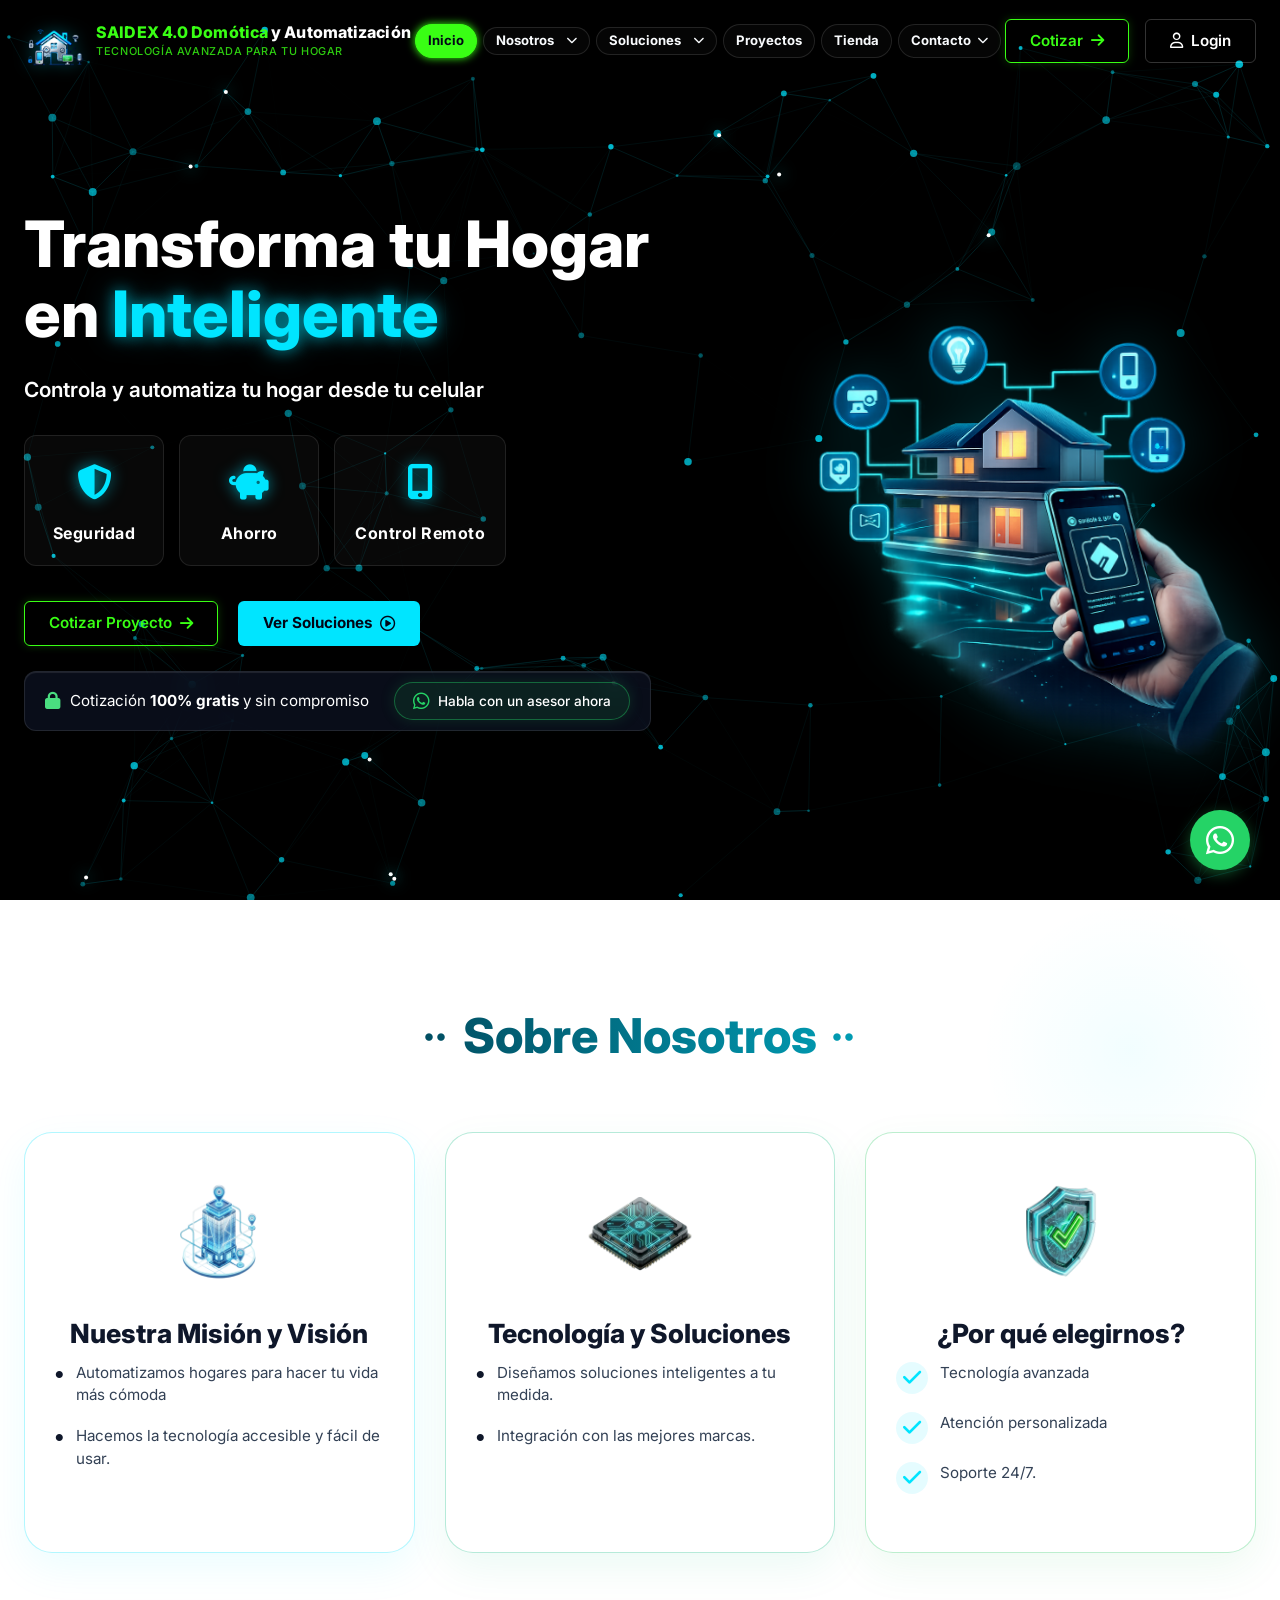
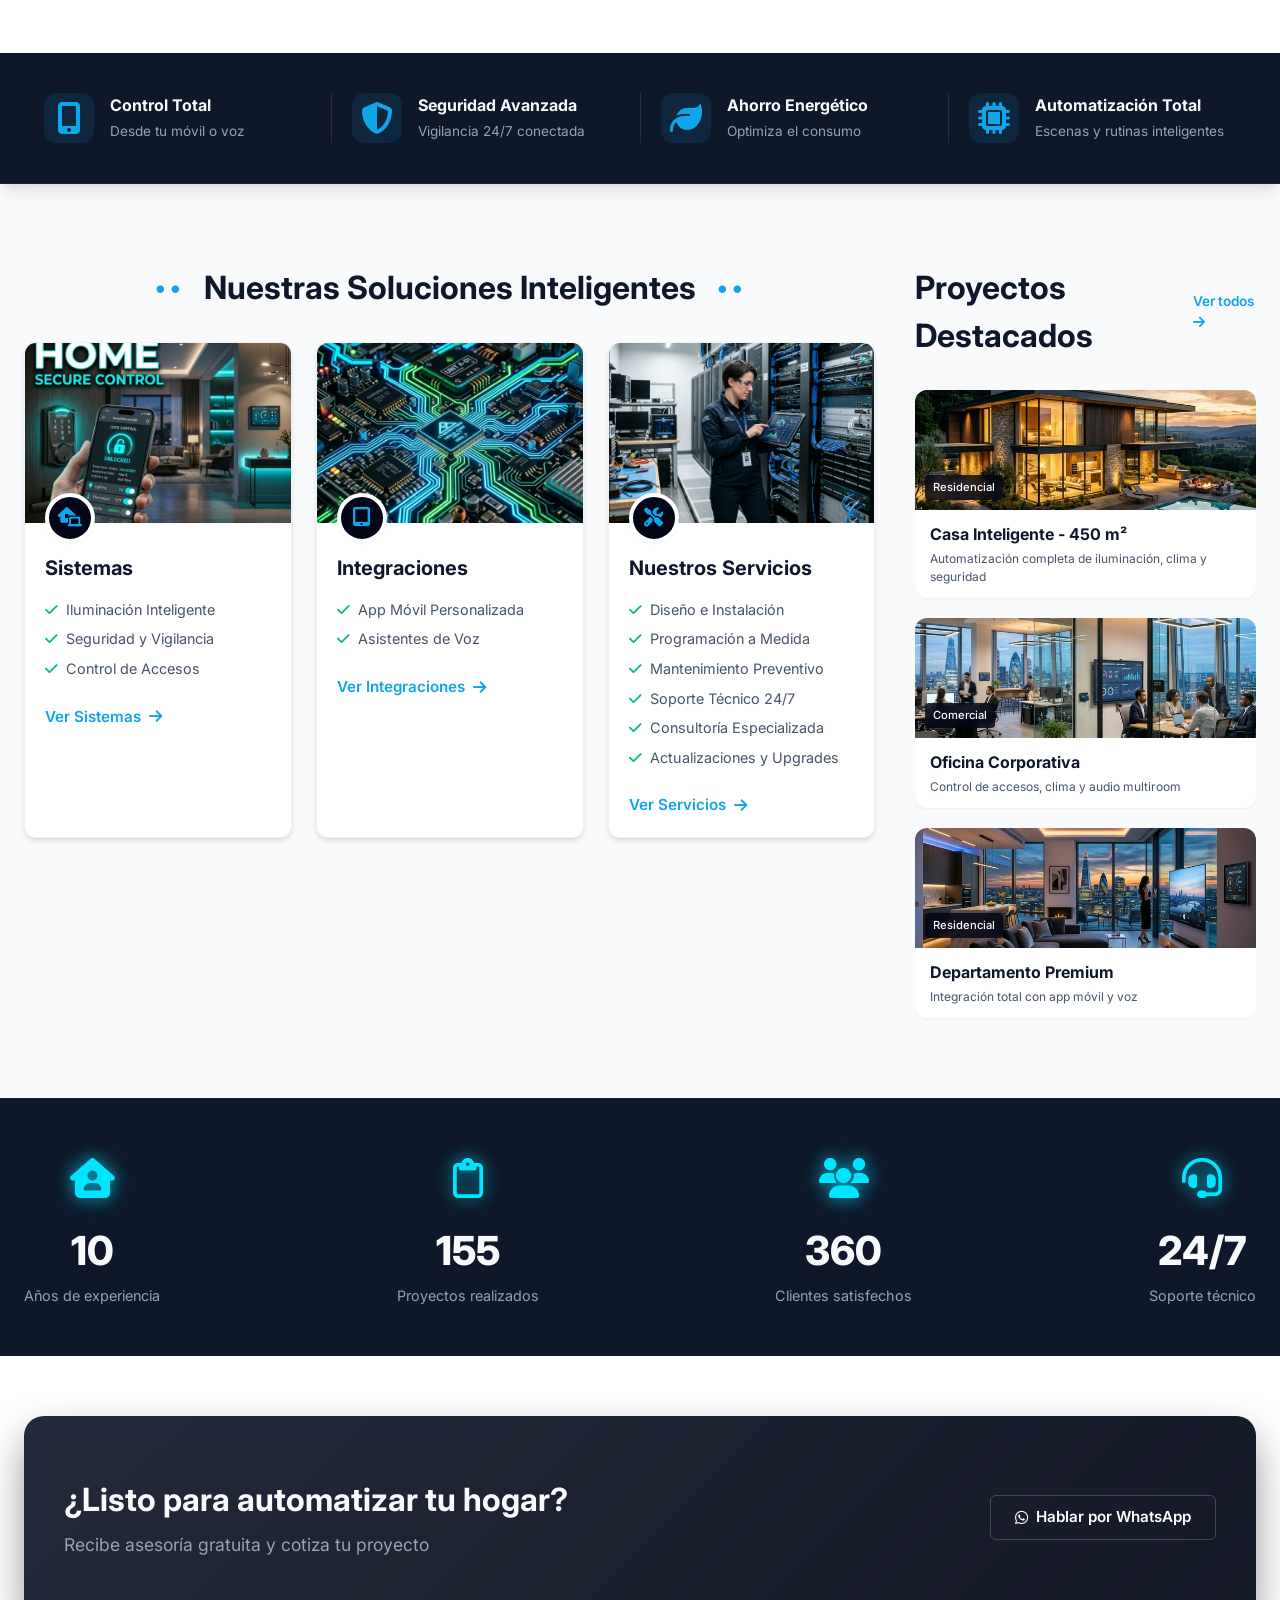
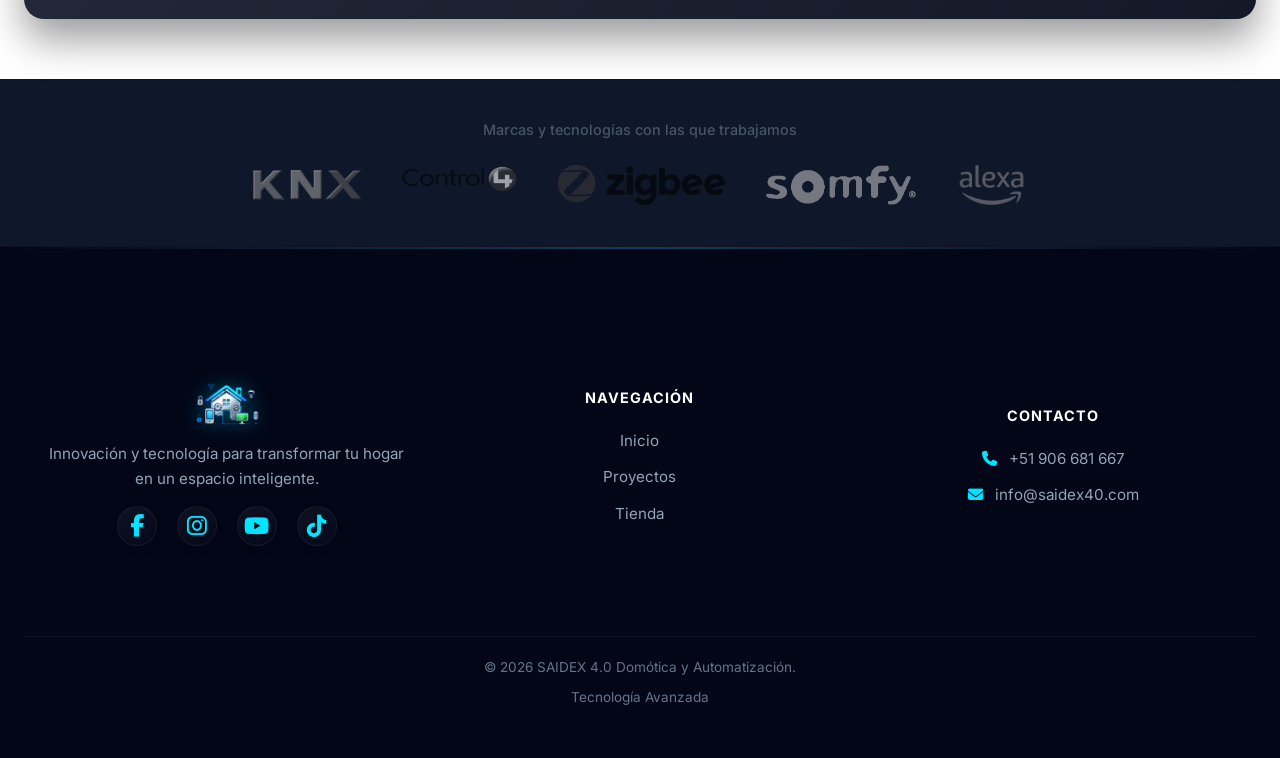
==== index.html @ 668a84cd "Stabilize mobile UI, consolidate navigation, and fix layout overlaps" ====
<!DOCTYPE html>
<html lang="es">

<head>
    <meta charset="UTF-8">
    <meta name="viewport" content="width=device-width, initial-scale=1.0">
    <title>SAIDEX 4.0 Domótica y Automatización</title>
    <!-- Google Fonts -->
    <link rel="preconnect" href="https://fonts.googleapis.com">
    <link rel="preconnect" href="https://fonts.gstatic.com" crossorigin>
    <link href="https://fonts.googleapis.com/css2?family=Inter:wght@300;400;500;600;700;800&display=swap"
        rel="stylesheet">
    <!-- Font Awesome for Icons -->
    <link rel="stylesheet" href="https://cdnjs.cloudflare.com/ajax/libs/font-awesome/6.4.0/css/all.min.css">
    <!-- Custom CSS -->
    <link rel="stylesheet" href="css/style.css">
    <!-- Favicon -->
    <link rel="icon" type="image/png" href="assets/logo.png">
</head>

<body>

    <!-- Header Navigation -->
    <header class="navbar">
        <div class="container nav-container">
            <a href="index.html" class="logo">
                <img src="assets/logo.png" alt="SAIDEX 4.0" class="logo-img">
                <div class="logo-text">
                    <span class="company-name"><span class="brand-highlight">SAIDEX 4.0 Domótica</span> y
                        Automatización</span>
                    <span class="company-tagline">Tecnología avanzada para tu hogar</span>
                </div>
            </a>

            <nav class="nav-links">
                <a href="#inicio" class="nav-item active">Inicio</a>

                <!-- Dropdown Nosotros -->
                <div class="nav-item has-dropdown">
                    <a href="#nosotros">Nosotros <i class="fa-solid fa-chevron-down dropdown-icon"></i></a>
                    <div class="dropdown-menu mega-menu">
                        <div class="mega-menu-content">
                            <div class="mega-col">
                                <h3>Sobre Nosotros</h3>
                                <ul>
                                    <li><a href="#nosotros">Historia de SAIDEX 4.0</a></li>
                                    <li><a href="#nosotros">Propuesta de Valor</a></li>
                                </ul>
                            </div>
                            <div class="mega-col">
                                <h3>¿Por qué Elegirnos?</h3>
                                <ul>
                                    <li><a href="#nosotros">Nuestra Experiencia</a></li>
                                    <li><a href="#nosotros">Nuestra Diferencia</a></li>
                                </ul>
                            </div>
                        </div>
                    </div>
                </div>

                <!-- Dropdown Soluciones -->
                <div class="nav-item has-dropdown">
                    <a href="#soluciones">Soluciones <i class="fa-solid fa-chevron-down dropdown-icon"></i></a>
                    <div class="dropdown-menu mega-menu">
                        <div class="mega-menu-content">
                            <div class="mega-col">
                                <h3>Sistemas</h3>
                                <ul>
                                    <li><a href="#soluciones">Iluminación Inteligente</a></li>
                                    <li><a href="#soluciones">Climatización (HVAC)</a></li>
                                    <li><a href="#soluciones">Seguridad y Vigilancia</a></li>
                                    <li><a href="#soluciones">Control de Accesos</a></li>
                                    <li><a href="#soluciones">Audio & Video Multiroom</a></li>
                                    <li><a href="#soluciones">Persianas & Cortinas</a></li>
                                </ul>
                            </div>
                            <div class="mega-col">
                                <h3>Integraciones</h3>
                                <ul>
                                    <li><a href="#soluciones">Integración Total</a></li>
                                    <li><a href="#soluciones">App Móvil / Voz (IA)</a></li>
                                    <li><a href="#soluciones">Asistentes de Voz</a></li>
                                    <li><a href="#soluciones">Protocolos (KNX, Zigbee)</a></li>
                                    <li><a href="#soluciones">IoT & Escenas</a></li>
                                </ul>
                            </div>
                            <div class="mega-col">
                                <h3>Nuestros Servicios</h3>
                                <ul>
                                    <li><a href="#soluciones">Diseño e Instalación</a></li>
                                    <li><a href="#soluciones">Programación a Medida</a></li>
                                    <li><a href="#soluciones">Mantenimiento</a></li>
                                    <li><a href="#soluciones">Soporte Técnico</a></li>
                                    <li><a href="#soluciones">Consultoría</a></li>
                                </ul>
                            </div>
                        </div>
                    </div>
                </div>

                <a href="#proyectos" class="nav-item">Proyectos</a>
                <a href="tienda.html" class="nav-item">Tienda</a>
                <a href="#contacto" class="nav-item">Contacto <i class="fa-solid fa-chevron-down dropdown-icon"></i></a>

                <!-- Mobile only actions -->
                <div class="nav-actions-mobile">
                    <a href="#cotizar" class="btn btn-primary">Cotizar <i class="fa-solid fa-arrow-right"></i></a>
                    <a href="#login" class="btn btn-outline"><i class="fa-regular fa-user"></i> Login</a>
                </div>
            </nav>

            <div class="nav-actions">
                <a href="#cotizar" class="btn btn-primary">Cotizar <i class="fa-solid fa-arrow-right"></i></a>
                <a href="#login" class="btn btn-outline"><i class="fa-regular fa-user"></i> Login</a>
            </div>

            <div class="menu-toggle" id="mobile-menu-btn">
                <i class="fa-solid fa-bars"></i>
            </div>
        </div>
    </header>

    <main>
        <!-- Hero Section -->
        <section class="hero" id="inicio">
            <!-- Particles Canvas -->
            <canvas id="particles" class="particle-canvas"
                style="position: absolute; top: 0; left: 0; width: 100%; height: 100%; pointer-events: none; z-index: 1;"></canvas>

            <div class="container hero-container">
                <div class="hero-content">
                    <h1 class="hero-title animate-bounce-in delay-1">Transforma tu Hogar <br>en <span
                            class="text-neon-blue">Inteligente</span></h1>
                    <h2 class="hero-subtitle animate-bounce-in delay-2" style="font-size: 1.3rem; margin-bottom: 30px;">Controla y automatiza tu hogar desde tu celular</h2>
                    
                    <div class="hero-features-grid animate-bounce-in delay-3">
                        <div class="hero-feature-card">
                            <div class="feature-icon-wrapper"><i class="fa-solid fa-shield-halved"></i></div>
                            <span>Seguridad</span>
                        </div>
                        <div class="hero-feature-card">
                            <div class="feature-icon-wrapper"><i class="fa-solid fa-piggy-bank"></i></div>
                            <span>Ahorro</span>
                        </div>
                        <div class="hero-feature-card">
                            <div class="feature-icon-wrapper"><i class="fa-solid fa-mobile-screen-button"></i></div>
                            <span>Control Remoto</span>
                        </div>
                    </div>

                    <div class="hero-actions animate-bounce-in delay-4">
                        <a href="#cotizar" class="btn btn-primary btn-large">Cotizar Proyecto <i
                                class="fa-solid fa-arrow-right"></i></a>
                        <a href="#soluciones" class="btn btn-cyan btn-large">Ver Soluciones <i
                                class="fa-regular fa-circle-play"></i></a>
                    </div>

                    <div class="hero-trust-bar animate-bounce-in delay-4">
                        <div class="trust-item">
                            <i class="fa-solid fa-lock"></i>
                            <span>Cotización <b>100% gratis</b> y sin compromiso</span>
                        </div>
                        <a href="https://wa.me/51906681667" class="trust-whatsapp-btn" target="_blank">
                            <i class="fa-brands fa-whatsapp"></i>
                            <span>Habla con un asesor ahora</span>
                        </a>
                    </div>
                </div>

                <div class="hero-image animate-bounce-in delay-2">
                    <img src="assets/hero-composite.png" alt="Domotica Inteligente SAIDEX" class="hero-main-img">
                </div>
            </div>
        </section>

        <section class="about-section" id="nosotros">
            <div class="container relative-z">
                <div class="section-header-modern">
                    <h2 class="section-title-modern">
                        <span class="dots-decorator">••</span>
                        Sobre Nosotros
                        <span class="dots-decorator">••</span>
                    </h2>
                </div>

                <div class="about-modern-grid">
                    <!-- Card 1: Misión y Visión -->
                    <div class="about-modern-card card-glow-blue">
                        <img src="assets/about-mission.png" alt="Misión" class="about-card-icon">
                        <h3 class="about-card-title">Nuestra Misión y Visión</h3>
                        <ul class="about-card-list bullets">
                            <li>Automatizamos hogares para hacer tu vida más cómoda</li>
                            <li>Hacemos la tecnología accesible y fácil de usar.</li>
                        </ul>
                    </div>

                    <!-- Card 2: Tecnología -->
                    <div class="about-modern-card card-glow-cyan">
                        <img src="assets/about-tech.png" alt="Tecnología" class="about-card-icon">
                        <h3 class="about-card-title">Tecnología y Soluciones</h3>
                        <ul class="about-card-list bullets">
                            <li>Diseñamos soluciones inteligentes a tu medida.</li>
                            <li>Integración con las mejores marcas.</li>
                        </ul>
                    </div>

                    <!-- Card 3: Por qué SAIDEX 4.0 -->
                    <div class="about-modern-card card-glow-green">
                        <img src="assets/about-choice.png" alt="Confianza" class="about-card-icon">
                        <h3 class="about-card-title">¿Por qué elegirnos?</h3>
                        <ul class="about-card-list checks">
                            <li><i class="fa-solid fa-check"></i> Tecnología avanzada</li>
                            <li><i class="fa-solid fa-check"></i> Atención personalizada</li>
                            <li><i class="fa-solid fa-check"></i> Soporte 24/7.</li>
                        </ul>
                    </div>
                </div>
            </div>
        </section>

        <!-- Features Strip -->
        <section class="features-strip">
            <div class="container features-container">
                <div class="feature-item">
                    <div class="feature-icon"><i class="fa-solid fa-mobile-screen-button"></i></div>
                    <div class="feature-text">
                        <h4>Control Total</h4>
                        <p>Desde tu móvil o voz</p>
                    </div>
                </div>
                <div class="feature-item">
                    <div class="feature-icon"><i class="fa-solid fa-shield-halved"></i></div>
                    <div class="feature-text">
                        <h4>Seguridad Avanzada</h4>
                        <p>Vigilancia 24/7 conectada</p>
                    </div>
                </div>
                <div class="feature-item">
                    <div class="feature-icon"><i class="fa-solid fa-leaf"></i></div>
                    <div class="feature-text">
                        <h4>Ahorro Energético</h4>
                        <p>Optimiza el consumo</p>
                    </div>
                </div>
                <div class="feature-item">
                    <div class="feature-icon"><i class="fa-solid fa-microchip"></i></div>
                    <div class="feature-text">
                        <h4>Automatización Total</h4>
                        <p>Escenas y rutinas inteligentes</p>
                    </div>
                </div>
            </div>
        </section>
        <!-- Solutions and Projects Section -->
        <section class="solutions-projects-section bg-light" id="soluciones">
            <div class="container main-grid">

                <!-- Left Column: Solutions -->
                <div class="solutions-column">
                    <div class="section-header center-title">
                        <span class="dots-decorator">••</span>
                        <h2 class="section-title dark-text">Nuestras Soluciones Inteligentes</h2>
                        <span class="dots-decorator">••</span>
                    </div>

                    <div class="solutions-grid">
                        <!-- Card 1 -->
                        <div class="solution-card">
                            <div class="card-image">
                                <div class="img-placeholder bg-blue-img"></div>
                                <div class="card-icon"><i class="fa-solid fa-house-laptop"></i></div>
                            </div>
                            <div class="card-content">
                                <h3>Sistemas</h3>
                                <ul>
                                    <li><i class="fa-solid fa-check text-green"></i> Iluminación Inteligente</li>
                                    <li><i class="fa-solid fa-check text-green"></i> Seguridad y Vigilancia</li>
                                    <li><i class="fa-solid fa-check text-green"></i> Control de Accesos</li>
                                </ul>
                                <a href="sistemas.html" class="btn-text">Ver Sistemas <i
                                        class="fa-solid fa-arrow-right"></i></a>
                            </div>
                        </div>

                        <!-- Card 2 -->
                        <div class="solution-card">
                            <div class="card-image">
                                <div class="img-placeholder bg-blue-img2"></div>
                                <div class="card-icon"><i class="fa-solid fa-tablet-screen-button"></i></div>
                            </div>
                            <div class="card-content">
                                <h3>Integraciones</h3>
                                <ul>
                                    <li><i class="fa-solid fa-check text-green"></i> App Móvil Personalizada</li>
                                    <li><i class="fa-solid fa-check text-green"></i> Asistentes de Voz</li>
                                </ul>
                                <a href="integraciones.html" class="btn-text">Ver Integraciones <i
                                        class="fa-solid fa-arrow-right"></i></a>
                            </div>
                        </div>

                        <!-- Card 3 -->
                        <div class="solution-card">
                            <div class="card-image">
                                <div class="img-placeholder bg-blue-img3"></div>
                                <div class="card-icon"><i class="fa-solid fa-screwdriver-wrench"></i></div>
                            </div>
                            <div class="card-content">
                                <h3>Nuestros Servicios</h3>
                                <ul>
                                    <li><i class="fa-solid fa-check text-green"></i> Diseño e Instalación</li>
                                    <li><i class="fa-solid fa-check text-green"></i> Programación a Medida</li>
                                    <li><i class="fa-solid fa-check text-green"></i> Mantenimiento Preventivo</li>
                                    <li><i class="fa-solid fa-check text-green"></i> Soporte Técnico 24/7</li>
                                    <li><i class="fa-solid fa-check text-green"></i> Consultoría Especializada</li>
                                    <li><i class="fa-solid fa-check text-green"></i> Actualizaciones y Upgrades</li>
                                </ul>
                                <a href="servicios.html" class="btn-text">Ver Servicios <i
                                        class="fa-solid fa-arrow-right"></i></a>
                            </div>
                        </div>
                    </div>
                </div>

                <!-- Right Column: Projects -->
                <div class="projects-column" id="proyectos">
                    <div class="section-header space-between">
                        <h2 class="section-title dark-text">Proyectos Destacados</h2>
                        <a href="proyectos.html" class="btn-text-small">Ver todos <i
                                class="fa-solid fa-arrow-right"></i></a>
                    </div>

                    <div class="projects-list">
                        <!-- Project 1 -->
                        <div class="project-mini-card">
                            <div class="project-img bg-house-img">
                                <span class="badge">Residencial</span>
                            </div>
                            <div class="project-info">
                                <h4>Casa Inteligente - 450 m²</h4>
                                <p>Automatización completa de iluminación, clima y seguridad</p>
                            </div>
                        </div>

                        <!-- Project 2 -->
                        <div class="project-mini-card">
                            <div class="project-img bg-office-img">
                                <span class="badge">Comercial</span>
                            </div>
                            <div class="project-info">
                                <h4>Oficina Corporativa</h4>
                                <p>Control de accesos, clima y audio multiroom</p>
                            </div>
                        </div>

                        <!-- Project 3 -->
                        <div class="project-mini-card">
                            <div class="project-img bg-apt-img">
                                <span class="badge">Residencial</span>
                            </div>
                            <div class="project-info">
                                <h4>Departamento Premium</h4>
                                <p>Integración total con app móvil y voz</p>
                            </div>
                        </div>
                    </div>
                </div>
            </div>
        </section>
        <!-- Stats Section -->
        <section class="stats-section bg-dark-secondary">
            <div class="container stats-container">
                <div class="stat-item">
                    <div class="stat-icon"><i class="fa-solid fa-house-user text-neon-blue"></i></div>
                    <h3 class="counter" data-target="10">0</h3>
                    <p>Años de experiencia</p>
                </div>
                <div class="stat-item">
                    <div class="stat-icon"><i class="fa-regular fa-clipboard text-neon-blue"></i></div>
                    <h3 class="counter" data-target="500">0</h3>
                    <p>Proyectos realizados</p>
                </div>
                <div class="stat-item">
                    <div class="stat-icon"><i class="fa-solid fa-users text-neon-blue"></i></div>
                    <h3 class="counter" data-target="1200">0</h3>
                    <p>Clientes satisfechos</p>
                </div>
                <div class="stat-item">
                    <div class="stat-icon"><i class="fa-solid fa-headset text-neon-blue"></i></div>
                    <h3>24/7</h3>
                    <p>Soporte técnico</p>
                </div>
            </div>
        </section>

        <!-- CTA Banner Section -->
        <section class="cta-banner" id="cotizar">
            <div class="container cta-container">
                <div class="cta-bg">
                    <div class="cta-content">
                        <h2>¿Listo para automatizar tu hogar?</h2>
                        <p>Recibe asesoría gratuita y cotiza tu proyecto</p>
                    </div>
                    <div class="cta-actions">
                        <a href="https://wa.me/51906681667" target="_blank" class="btn btn-outline btn-large"><i
                                class="fa-brands fa-whatsapp"></i> Hablar por WhatsApp</a>
                    </div>
                </div>
            </div>
        </section>

        <!-- Partners Strip -->
        <section class="partners-strip bg-white">
            <div class="container text-center">
                <p class="partners-title" style="margin-bottom: 25px; color: var(--text-gray-dark); font-weight: 500;">
                    Marcas y tecnologías con las que trabajamos</p>
                <div class="partners-logos">
                    <!-- Replace the src attributes with your actual image filenames from the assets folder -->
                    <img src="assets/knx.png" alt="KNX" class="partner-logo-img">
                    <img src="assets/control4.png" alt="Control 4" class="partner-logo-img">
                    <img src="assets/zigbee.png" alt="Zigbee" class="partner-logo-img">
                    <img src="assets/somfy.png" alt="Somfy" class="partner-logo-img">
                    <img src="assets/alexa.png" alt="Alexa" class="partner-logo-img">
                </div>
            </div>
        </section>
    </main>

    <!-- Footer Unified Pill -->
    <footer class="footer" id="contacto">
        <div class="container">
            <div class="footer-pill minimal">
                <!-- Column 1: Brand -->
                <div class="brand-col">
                    <img src="assets/logo.png" alt="SAIDEX 4.0"
                        style="height: 60px; filter: drop-shadow(0 0 10px rgba(0, 229, 255, 0.3)); margin-bottom: 15px;">
                    <p>Innovación y tecnología para transformar tu hogar en un espacio inteligente.</p>
                    <div class="social-links" style="margin-top: 15px; display: flex; gap: 20px;">
                        <a href="https://www.facebook.com/share/1DKk2KMXqo/" target="_blank"
                            style="color: #00E5FF; font-size: 1.4rem;"><i class="fa-brands fa-facebook-f"></i></a>
                        <a href="https://www.instagram.com/capri4431?igsh=cWtvcjdqN3Vhbjgz" target="_blank"
                            style="color: #00E5FF; font-size: 1.4rem;"><i class="fa-brands fa-instagram"></i></a>
                        <a href="https://youtube.com/@jesusronaldocesararellanas5388/community?si=2w9Oj341CV9DP4Bu"
                            target="_blank" style="color: #00E5FF; font-size: 1.4rem;"><i
                                class="fa-brands fa-youtube"></i></a>
                        <a href="https://www.tiktok.com/@arellanasanchez2006" target="_blank"
                            style="color: #00E5FF; font-size: 1.4rem;"><i class="fa-brands fa-tiktok"></i></a>
                    </div>
                </div>

                <!-- Column 2: Navigation -->
                <div class="nav-col">
                    <h4>NAVEGACIÓN</h4>
                    <ul>
                        <li><a href="index.html">Inicio</a></li>
                        <li><a href="proyectos.html">Proyectos</a></li>
                        <li><a href="tienda.html">Tienda</a></li>
                    </ul>
                </div>

                <!-- Column 3: Contact -->
                <div class="contact-col">
                    <h4>CONTACTO</h4>
                    <ul>
                        <li><i class="fa-solid fa-phone" style="color: #00E5FF; margin-right:8px;"></i> +51 906 681 667
                        </li>
                        <li><i class="fa-solid fa-envelope" style="color: #00E5FF; margin-right:8px;"></i>
                            info@saidex40.com</li>
                    </ul>
                </div>
            </div>
            <div
                style="display:flex; flex-direction: column; align-items: center; gap: 10px; padding: 20px 0; border-top: 1px solid rgba(255, 255, 255, 0.05); margin-top: 20px;">
                <p style="color: #64748B; font-size: 0.85rem;">&copy; 2026 SAIDEX 4.0 Domótica y Automatización.</p>
                <p style="color: #64748B; font-size: 0.85rem;">Tecnología Avanzada</p>
            </div>
        </div>
    </footer>

    <!-- Floating WhatsApp Button -->
    <a href="https://wa.me/51906681667?text=Hola,%20me%20gustar%C3%ADa%20solicitar%20informaci%C3%B3n%20sobre%20sus%20servicios"
        class="whatsapp-float" target="_blank" rel="noopener noreferrer" aria-label="Contactar por WhatsApp">
        <i class="fa-brands fa-whatsapp"></i>
    </a>

    <script src="js/script.js"></script>
</body>

</html>
---- css/style.css ----
/* 
  Theme Variables 
*/
:root {
  /* Colors */
  --bg-dark-primary: #020617;
  /* Very dark blue for header/footer */
  --bg-dark-secondary: #0F172A;
  /* Slightly lighter for hero/stats */
  --bg-dark-surface: #1E293B;
  /* For dark cards or elements */

  --bg-light: #F8FAFC;
  /* White/Light gray section background */
  --bg-white: #FFFFFF;

  --brand-orange: #F97316;
  --brand-orange-hover: #EA580C;

  --brand-blue-accent: #38BDF8;
  /* Light blue neon accent text */
  --brand-blue-secondary: #0EA5E9;
  --brand-cyan: #00E5FF;
  --neon-green: #39FF14;
  --neon-green-glow: rgba(57, 255, 20, 0.5);
  --menu-blue: #87CEEB;
  --menu-blue-glow: rgba(135, 206, 235, 0.5);

  /* Text Colors */
  --text-white: #F8FAFC;
  --text-dark: #0F172A;
  --text-gray-light: #94A3B8;
  /* Gray for dark backgrounds */
  --text-gray-dark: #475569;
  /* Gray for light backgrounds */

  /* Layout */
  --container-max: 1280px;
  --section-padding: 80px 20px;

  /* Typography */
  --font-primary: 'Inter', sans-serif;

  /* Effects */
  --shadow-sm: 0 1px 2px 0 rgb(0 0 0 / 0.05);
  --shadow-md: 0 4px 6px -1px rgb(0 0 0 / 0.1), 0 2px 4px -2px rgb(0 0 0 / 0.1);
  --shadow-lg: 0 10px 15px -3px rgb(0 0 0 / 0.1), 0 4px 6px -4px rgb(0 0 0 / 0.1);
}

/* 
  Reset & Base styles
*/
* {
  margin: 0;
  padding: 0;
  box-sizing: border-box;
}

html {
  scroll-behavior: smooth;
}

body {
  font-family: var(--font-primary);
  background-color: var(--bg-dark-secondary);
  color: var(--text-white);
  line-height: 1.5;
  -webkit-font-smoothing: antialiased;
}


body.no-scroll {
  overflow: hidden !important;
  height: 100vh;
}

/* 
  ANIMATION FRAMEWORK - RESTORED & CUSTOM
*/
@keyframes bounceIn {
    0% { opacity: 0; transform: scale(0.3); }
    50% { opacity: 1; transform: scale(1.05); }
    70% { transform: scale(0.9); }
    100% { opacity: 1; transform: scale(1); }
}

.animate-bounce-in {
    opacity: 0;
    animation: bounceIn 0.8s cubic-bezier(0.36, 0, 0.66, -0.56) forwards;
}

.delay-1 { animation-delay: 0.1s; }
.delay-2 { animation-delay: 0.4s; }
.delay-3 { animation-delay: 0.7s; }
.delay-4 { animation-delay: 1.0s; }
.delay-5 { animation-delay: 1.3s; }
.delay-6 { animation-delay: 1.6s; }
.delay-7 { animation-delay: 1.9s; }
.delay-8 { animation-delay: 2.2s; }

.scroll-bounce {
    opacity: 0;
}

.scroll-bounce.is-visible {
    animation: bounceIn 0.8s cubic-bezier(0.36, 0, 0.66, -0.56) forwards;
}

/* Carousel Zoom */
@keyframes slideZoom {
    from { transform: scale(1); }
    to { transform: scale(1.15); }
}

.container {
  width: 100%;
  max-width: var(--container-max);
  margin: 0 auto;
  padding: 0 24px;
}

a {
  text-decoration: none;
  color: inherit;
}

ul {
  list-style: none;
}

img {
  max-width: 100%;
  display: block;
}

/* 
  Buttons 
*/
.btn {
  display: inline-flex;
  align-items: center;
  justify-content: center;
  gap: 8px;
  padding: 10px 24px;
  font-size: 0.95rem;
  font-weight: 600;
  border-radius: 6px;
  cursor: pointer;
  border: 1px solid transparent;
}

.btn-primary {
  background-color: var(--brand-orange);
  color: #fff;
}

.btn-primary:hover {
  background-color: var(--brand-orange-hover);
  box-shadow: 0 4px 14px rgba(249, 115, 22, 0.4);
}

.btn-outline {
  background-color: transparent;
  color: var(--text-white);
  border-color: rgba(255, 255, 255, 0.2);
}

.btn-outline:hover {
  background-color: rgba(255, 255, 255, 0.05);
  border-color: var(--text-white);
}

.btn-cyan {
  background-color: #00E5FF;
  color: #020617;
  border-color: transparent;
  font-weight: 700;
}

.btn-cyan:hover {
  background-color: #00B8D4;
  box-shadow: 0 4px 14px rgba(0, 229, 255, 0.5);
  color: #020617;
}

/* 
  Header & Navbar 
*/
.navbar {
  position: fixed;
  top: 0;
  width: 100%;
  background-color: transparent;
  min-height: 80px;
  backdrop-filter: none;
  border-bottom: 1px solid transparent;
  z-index: 2000; /* Much higher than overlay */
  padding: 15px 0;
  transition: all 0.4s cubic-bezier(0.4, 0, 0.2, 1);
}

.navbar.scrolled {
  background-color: rgba(2, 6, 23, 0.95);
  backdrop-filter: blur(12px);
  padding: 10px 0;
  border-bottom: 1px solid rgba(0, 229, 255, 0.1);
  box-shadow: 0 4px 20px rgba(0, 0, 0, 0.4);
}



.nav-container {
  display: flex;
  align-items: center;
  justify-content: space-between;
  width: 100%;
}

/* Logo */
.logo {
  display: flex;
  align-items: center;
  gap: 12px;
  text-decoration: none;
  min-width: fit-content;
}

.logo-img {
  height: 52px;
  width: auto;
  object-fit: contain;
  filter: drop-shadow(0 0 8px rgba(0, 229, 255, 0.3));
}

.logo-text {
  display: flex;
  flex-direction: column;
  justify-content: center;
}

.company-name {
  color: #FFF;
  font-size: 1.0rem;
  font-weight: 800;
  line-height: 1.2;
  letter-spacing: 0.1px;
}

.brand-highlight {
  color: var(--neon-green);
  display: inline-block;
}

.company-tagline {
  color: var(--neon-green);
  font-size: 0.68rem;
  font-weight: 500;
  text-transform: uppercase;
  letter-spacing: 0.6px;
  margin-top: 1px;
  opacity: 0.8;
}



/* Nav Links */
.nav-links {
  display: flex;
  align-items: center;
  gap: 6px;
  flex: 1;
  justify-content: center;
  /* Center the menu in the available space */
}

.nav-item {
  color: var(--text-white);
  font-size: 0.82rem;
  font-weight: 700;
  position: relative;
  padding: 6px 12px;
  border: 1px solid rgba(255, 255, 255, 0.12);
  border-radius: 50px;
  /* Pillow-style buttons like modern UI */
  text-decoration: none;
  background: rgba(255, 255, 255, 0.02);
  display: flex;
  align-items: center;
  justify-content: center;
  white-space: nowrap;
}

.nav-item:hover,
.nav-item.active {
  color: var(--bg-dark-primary) !important;
  border-color: var(--neon-green) !important;
  box-shadow: 0 0 12px var(--neon-green-glow);
  background: var(--neon-green) !important;
}

.nav-item.active {
  background: var(--neon-green);
  color: var(--bg-dark-primary) !important;
  border-color: var(--neon-green);
  box-shadow: 0 0 8px var(--neon-green);
}

/* Remove old underline */
.nav-item.active::after {
  display: none !important;
}

.dropdown-icon {
  font-size: 0.7rem;
  margin-left: 6px;
}

.nav-item a {
  color: inherit;
  text-decoration: none;
  display: flex;
  align-items: center;
  gap: 6px;
  line-height: 1;
}

.nav-item:hover .dropdown-icon {
  color: var(--bg-dark-primary);
}

/* Nav Actions - Neon Green Outlines */
.nav-actions {
  display: flex;
  align-items: center;
  gap: 15px;
}

.btn-primary {
  background: transparent !important;
  border: 1px solid var(--neon-green) !important;
  color: var(--neon-green) !important;
  box-shadow: 0 0 10px rgba(57, 255, 20, 0.2);
}

.btn-primary:hover {
  background: var(--neon-green) !important;
  color: #000 !important;
  box-shadow: 0 0 20px var(--neon-green-glow);
}

.btn-outline {
  border: 1px solid rgba(255, 255, 255, 0.2) !important;
  color: #FFF !important;
}

.btn-outline:hover {
  border-color: var(--neon-green) !important;
  color: var(--neon-green) !important;
  box-shadow: 0 0 15px var(--neon-green-glow);
}

/* Nav Actions - Mobile specific version (hidden on desktop) */
.nav-actions-mobile {
  display: none !important;
}

/* Mega Menu Dropdown */
.has-dropdown {
  position: relative;
}

.mega-menu {
  position: absolute;
  top: 100%;
  left: 50%;
  transform: translateX(-50%) translateY(10px);
  background-color: var(--bg-dark-surface);
  border: 1px solid rgba(255, 255, 255, 0.1);
  border-radius: 8px;
  padding: 24px;
  width: max-content;
  opacity: 0;
  visibility: hidden;
  box-shadow: var(--shadow-lg);
  margin-top: 10px;
}

.has-dropdown:hover .mega-menu {
  opacity: 1;
  visibility: visible;
}

.mega-menu-content {
  display: flex;
  gap: 48px;
}

.mega-col h3 {
  font-size: 0.95rem;
  color: var(--text-white);
  margin-bottom: 16px;
  padding-bottom: 8px;
  border-bottom: 1px solid rgba(255, 255, 255, 0.1);
}

.mega-col ul {
  display: flex;
  flex-direction: column;
  gap: 12px;
}

.mega-col a {
  color: var(--text-gray-light);
  font-size: 0.85rem;
}

.mega-col a:hover {
  color: var(--brand-blue-accent);
}

/* Nav Actions */
.nav-actions {
  display: flex;
  align-items: center;
  gap: 16px;
}

.menu-toggle {
  display: none;
  background: none;
  border: none;
  color: var(--text-white);
  font-size: 1.5rem;
  cursor: pointer;
}

/* 
  Hero Section 
*/
.hero {
  position: relative;
  min-height: 100vh;
  display: flex;
  align-items: center;
  padding-top: 120px;
  padding-bottom: 60px;
  /* Offset for fixed header */
  background-color: #000000;
  overflow: hidden;
}

/* Particles Canvas */
.particle-canvas {
  position: absolute;
  top: 0;
  left: 0;
  width: 100%;
  height: 100%;
  z-index: 1;
  pointer-events: none;
}




.hero-container {
  display: grid;
  grid-template-columns: 55% 45%;
  align-items: center;
  position: relative;
  z-index: 2;
  height: 100%;
  padding-bottom: 20px;
}
@media (max-width: 991px) {
  .hero-container {
    grid-template-columns: 1fr;
    text-align: center;
    padding-bottom: 50px;
  }
}



.hero-title {
  font-size: clamp(2rem, 8vw, 4rem);
  font-weight: 800;
  line-height: 1.1;
  margin-bottom: 24px;
  color: #FFFFFF;
  text-shadow: 0 4px 15px rgba(0, 0, 0, 0.9), 0 2px 5px rgba(0, 0, 0, 0.8);
}

.text-neon-blue {
  color: #00E5FF;
  text-shadow: 0 0 15px rgba(0, 229, 255, 0.6), 0 0 30px rgba(0, 229, 255, 0.3);
}

.hero-subtitle {
  font-size: clamp(1rem, 4vw, 1.5rem);
  font-weight: 600;
  margin-bottom: 16px;
  color: #FFFFFF;
  text-shadow: 0 4px 10px rgba(0, 0, 0, 0.9), 0 2px 5px rgba(0, 0, 0, 0.8);
}

.hero-text {
  display: none; /* Removed as per new layout */
}

.hero-features-grid {
  display: flex;
  gap: 15px;
  margin-bottom: 35px;
  flex-wrap: wrap;
}

@media (max-width: 991px) {
  .hero-features-grid {
    justify-content: center;
  }
}

.hero-feature-card {
  background: rgba(255, 255, 255, 0.03);
  backdrop-filter: blur(10px);
  -webkit-backdrop-filter: blur(10px);
  border: 1px solid rgba(255, 255, 255, 0.1);
  border-radius: 12px;
  padding: 20px;
  display: flex;
  flex-direction: column;
  align-items: center;
  justify-content: center;
  gap: 12px;
  min-width: 140px;
  transition: all 0.4s cubic-bezier(0.4, 0, 0.2, 1);
  cursor: default;
  box-shadow: 0 4px 15px rgba(0, 0, 0, 0.2);
}

.hero-feature-card:hover {
  background: rgba(0, 229, 255, 0.05);
  border-color: rgba(0, 229, 255, 0.4);
  transform: translateY(-8px);
  box-shadow: 0 15px 30px rgba(0, 229, 255, 0.15);
}

.feature-icon-wrapper {
  font-size: 2.2rem;
  color: #00E5FF;
  text-shadow: 0 0 15px rgba(0, 229, 255, 0.6);
  transition: transform 0.3s ease;
}

.hero-feature-card:hover .feature-icon-wrapper {
  transform: scale(1.1);
}

.hero-feature-card span {
  color: #FFFFFF;
  font-weight: 700;
  font-size: 1rem;
  letter-spacing: 0.5px;
}

.hero-actions {
  display: flex;
  gap: 20px;
  margin-bottom: 25px;
}

@media (max-width: 900px) {
  .hero-actions {
    justify-content: center;
    flex-wrap: wrap;
  }
}

/* Hero Main Image Layout */
.hero-image {
  display: flex;
  justify-content: center;
  align-items: flex-end;
  position: relative;
  height: 100%;
}

.hero-main-img {
  max-width: 120%;
  height: auto;
  filter: drop-shadow(0 0 30px rgba(0, 229, 255, 0.2));
  transform: perspective(1000px) rotateY(-5deg) translateY(20px);
  transition: all 0.5s ease;
}

.hero-main-img:hover {
  transform: perspective(1000px) rotateY(0deg) scale(1.02);
  filter: drop-shadow(0 0 50px rgba(0, 229, 255, 0.4));
}

/* Smartphone Mockup Removed */

/* Hero Trust Bar Premium */
.hero-trust-bar {
  display: flex;
  align-items: center;
  background: rgba(15, 23, 42, 0.6);
  backdrop-filter: blur(12px);
  -webkit-backdrop-filter: blur(12px);
  border: 1px solid rgba(255, 255, 255, 0.1);
  border-radius: 12px;
  padding: 10px 20px;
  gap: 15px;
  margin-top: 25px;
  width: fit-content;
  box-shadow: 0 10px 30px rgba(0, 0, 0, 0.3), inset 0 1px 1px rgba(255, 255, 255, 0.1);
  flex-wrap: wrap;
}

.trust-item {
  display: flex;
  align-items: center;
  gap: 10px;
  color: #FFFFFF;
  font-size: 0.95rem;
}

.trust-item b {
  font-weight: 700;
}

.trust-item i {
  color: #4ADE80; /* Bright Green like the reference */
  font-size: 1.1rem;
}

.trust-dot {
  width: 4px;
  height: 4px;
  background: #4ADE80;
  border-radius: 50%;
  opacity: 0.6;
}

.trust-whatsapp-btn {
  display: flex;
  align-items: center;
  gap: 8px;
  background: rgba(37, 211, 102, 0.1);
  border: 1px solid rgba(37, 211, 102, 0.4);
  border-radius: 30px;
  padding: 8px 18px;
  color: #FFFFFF;
  text-decoration: none;
  font-size: 0.85rem;
  font-weight: 500;
  transition: all 0.3s cubic-bezier(0.4, 0, 0.2, 1);
  margin-left: 10px;
  box-shadow: 0 0 15px rgba(37, 211, 102, 0.15);
}

.trust-whatsapp-btn i {
  color: #25D366;
  font-size: 1.2rem;
}

.trust-whatsapp-btn:hover {
  background: #25D366;
  color: #000;
  transform: translateY(-2px);
  box-shadow: 0 5px 20px rgba(37, 211, 102, 0.4);
}

.trust-whatsapp-btn:hover i {
  color: #000;
}

@media (max-width: 768px) {
  .hero-trust-bar {
    flex-direction: column;
    align-items: flex-start;
    padding: 15px;
    width: 100%;
  }
  .trust-dot {
    display: none;
  }
  .trust-whatsapp-btn {
    margin-left: 0;
    margin-top: 5px;
    width: 100%;
    justify-content: center;
  }
}

/* 
  About Section
*/
.about-section {
  padding: 100px 0;
  position: relative;
  background-color: #FFFFFF;
}

/* Subtle background decorator for light theme */
.about-section::after {
  content: '';
  position: absolute;
  top: 0;
  right: 0;
  width: 300px;
  height: 300px;
  background: radial-gradient(circle, rgba(0, 229, 255, 0.05) 0%, transparent 70%);
  z-index: 1;
}

.relative-z {
  position: relative;
  z-index: 2;
}

.about-glass-grid {
  display: grid;
  grid-template-columns: 1fr 1fr;
  gap: 30px;
}

/* 
  Modern "Sobre Nosotros" Redesign 
*/
.about-section {
  padding: 100px 0;
  background-color: #FFFFFF;
  position: relative;
  overflow: hidden;
}

.section-title-modern {
  font-size: clamp(2rem, 5vw, 3rem);
  font-weight: 800;
  text-align: center;
  margin-bottom: 60px;
  background: linear-gradient(90deg, #020617, #00E5FF);
  -webkit-background-clip: text;
  background-clip: text;
  -webkit-text-fill-color: transparent;
  display: flex;
  align-items: center;
  justify-content: center;
  gap: 15px;
}

.about-modern-grid {
  display: grid;
  grid-template-columns: repeat(3, 1fr);
  gap: 30px;
}

.about-modern-card {
  background: #FFFFFF;
  border-radius: 28px;
  padding: 40px 30px;
  text-align: center;
  transition: all 0.4s cubic-bezier(0.175, 0.885, 0.32, 1.275);
  display: flex;
  flex-direction: column;
  align-items: center;
  position: relative;
}

.about-modern-card:hover {
  transform: translateY(-10px);
}

/* Card Glow Effects */
.card-glow-blue {
  border: 1.5px solid rgba(0, 229, 255, 0.3);
  box-shadow: 0 15px 40px rgba(0, 229, 255, 0.08);
}
.card-glow-blue:hover {
  border-color: rgba(0, 229, 255, 1); /* Solid neon blue */
  box-shadow: 0 25px 60px rgba(0, 229, 255, 0.3), 
              inset 0 0 15px rgba(0, 229, 255, 0.2);
}

.card-glow-cyan {
  border: 1.5px solid rgba(16, 185, 129, 0.3);
  box-shadow: 0 15px 40px rgba(16, 185, 129, 0.08);
}
.card-glow-cyan:hover {
  border-color: rgba(16, 185, 129, 1); /* Solid neon emerald */
  box-shadow: 0 25px 60px rgba(16, 185, 129, 0.3), 
              inset 0 0 15px rgba(16, 185, 129, 0.2);
}

.card-glow-green {
  border: 1.5px solid rgba(34, 197, 94, 0.3);
  box-shadow: 0 15px 40px rgba(34, 197, 94, 0.08);
}
.card-glow-green:hover {
  border-color: rgba(34, 197, 94, 1); /* Solid neon lime */
  box-shadow: 0 25px 60px rgba(34, 197, 94, 0.3), 
              inset 0 0 15px rgba(34, 197, 94, 0.2);
}

.about-card-icon {
  width: 120px;
  height: 120px;
  margin-bottom: 25px;
  object-fit: contain;
}

.about-card-title {
  font-size: 1.65rem;
  font-weight: 800;
  color: #0F172A;
  margin-bottom: 12px;
  line-height: 1.2;
}

.about-card-subtitle {
  font-size: 1.05rem;
  font-weight: 500;
  color: #475569;
  margin-bottom: 25px;
}

.about-card-list {
  list-style: none;
  padding: 0;
  margin: 0;
  text-align: left;
  width: 100%;
}

.about-card-list li {
  display: flex;
  align-items: flex-start;
  gap: 12px;
  color: #334155;
  font-size: 0.95rem;
  line-height: 1.5;
  margin-bottom: 18px;
}

/* Custom Bullets */
.about-card-list.bullets li::before {
  content: "•";
  color: #0F172A;
  font-weight: 900;
  font-size: 1.4rem;
  line-height: 1;
}

/* Check Icons */
.about-card-list.checks li i {
  color: #00E5FF;
  font-size: 1.3rem;
  background: rgba(0, 229, 255, 0.1);
  width: 32px;
  height: 32px;
  display: flex;
  align-items: center;
  justify-content: center;
  border-radius: 50%;
  flex-shrink: 0;
}

@media (max-width: 1024px) {
  .about-modern-grid {
    grid-template-columns: repeat(2, 1fr);
  }
}

@media (max-width: 768px) {
  .about-modern-grid {
    grid-template-columns: 1fr;
  }
  .about-modern-card {
    padding: 35px 25px;
  }
}



/* 
  Features Strip 
*/
.features-strip {
  background-color: var(--bg-dark-secondary);
  padding: 40px 0;
  border-bottom: 1px solid rgba(255, 255, 255, 0.05);
  box-shadow: var(--shadow-lg);
  position: relative;
  z-index: 10;
}

.features-container {
  display: flex;
  justify-content: space-between;
  align-items: center;
}

.feature-item {
  display: flex;
  align-items: center;
  gap: 16px;
  flex: 1;
  padding: 0 20px;
  border-right: 1px solid rgba(255, 255, 255, 0.1);
}

.feature-item:last-child {
  border-right: none;
}

.feature-icon {
  font-size: 2rem;
  color: var(--brand-blue-secondary);
  display: flex;
  align-items: center;
  justify-content: center;
  width: 50px;
  height: 50px;
  background-color: rgba(14, 165, 233, 0.1);
  border-radius: 12px;
}

.feature-text h4 {
  font-size: 1rem;
  margin-bottom: 4px;
  color: var(--text-white);
}

.feature-text p {
  font-size: 0.85rem;
  color: var(--text-gray-light);
}

/* 
  Solutions and Projects Section
*/
.bg-light {
  background-color: var(--bg-light);
}

.dark-text {
  color: var(--text-dark);
}

.solutions-projects-section {
  padding: 80px 0;
}

.main-grid {
  display: grid;
  grid-template-columns: 2.5fr 1fr;
  gap: 40px;
}

.section-header {
  margin-bottom: 30px;
  display: flex;
  align-items: center;
}

.center-title {
  justify-content: center;
  gap: 20px;
}

.space-between {
  justify-content: space-between;
}

.dots-decorator {
  color: var(--brand-blue-secondary);
  font-size: 1.5rem;
  letter-spacing: 2px;
}

.section-title {
  font-size: 2rem;
  font-weight: 700;
}

/* Solution Cards */
.solutions-grid {
  display: grid;
  grid-template-columns: repeat(3, 1fr);
  gap: 24px;
}

.solution-card {
  background-color: var(--bg-white);
  border-radius: 12px;
  overflow: hidden;
  box-shadow: var(--shadow-md);
  transition: var(--transition);
  border: 1px solid rgba(0, 0, 0, 0.05);
}

.solution-card:hover {
  transform: translateY(-2px);
  box-shadow: 0 10px 20px rgba(56, 189, 248, 0.4), 0 0 15px var(--brand-blue-accent);
}

/* Micro-animations for Links */
.nav-item {
  position: relative;
}

.nav-item::after {
  content: '';
  position: absolute;
  bottom: -5px;
  left: 50%;
  width: 0;
  height: 2px;
  background: var(--brand-blue-secondary);
  transition: all 0.3s ease;
  transform: translateX(-50%);
}

.nav-item:hover::after {
  width: 80%;
  box-shadow: 0 0 10px var(--brand-blue-accent);
}

/* Scroll Down Indicator */
.scroll-indicator {
  position: absolute;
  bottom: 30px;
  left: 50%;
  transform: translateX(-50%);
  display: flex;
  flex-direction: column;
  align-items: center;
  gap: 8px;
  color: var(--brand-blue-secondary);
  font-size: 0.8rem;
  font-weight: 500;
  opacity: 0.7;
  cursor: pointer;
  z-index: 10;
}

.mouse-icon {
  width: 24px;
  height: 40px;
  border: 2px solid var(--brand-blue-secondary);
  border-radius: 12px;
  position: relative;
}

.mouse-wheel {
  width: 4px;
  height: 8px;
  background: var(--brand-blue-secondary);
  border-radius: 2px;
  position: absolute;
  top: 8px;
  left: 50%;
  transform: translateX(-50%);
  animation: mouseScroll 1.5s infinite;
}

@keyframes mouseScroll {
  0% { transform: translate(-50%, 0); opacity: 1; }
  100% { transform: translate(-50%, 15px); opacity: 0; }
}


.card-image {
  position: relative;
  height: 180px;
}

.img-placeholder {
  width: 100%;
  height: 100%;
  background-color: #E2E8F0;
  background-size: cover;
  background-position: center;
}

.bg-blue-img {
  background-image: url('../assets/thumb_sistemas.png');
}

.bg-blue-img2 {
  background-image: url('../assets/thumb_integraciones.png');
}

.bg-blue-img3 {
  background-image: url('../assets/thumb_servicios.png');
}

.card-icon {
  position: absolute;
  bottom: -20px;
  left: 20px;
  width: 50px;
  height: 50px;
  background-color: var(--bg-dark-primary);
  color: var(--brand-blue-secondary);
  border-radius: 50%;
  display: flex;
  align-items: center;
  justify-content: center;
  font-size: 1.2rem;
  border: 4px solid var(--bg-white);
  box-shadow: var(--shadow-sm);
}

.card-content {
  padding: 30px 20px 20px;
}

.card-content h3 {
  color: var(--text-dark);
  font-size: 1.25rem;
  margin-bottom: 16px;
}

.card-content ul {
  margin-bottom: 24px;
}

.card-content li {
  color: var(--text-gray-dark);
  font-size: 0.9rem;
  margin-bottom: 8px;
  display: flex;
  align-items: flex-start;
  gap: 8px;
}

.text-green {
  color: #10B981;
  margin-top: 4px;
}

.btn-text {
  color: var(--brand-blue-secondary);
  font-weight: 600;
  font-size: 0.95rem;
  display: inline-flex;
  align-items: center;
  gap: 8px;
}

.btn-text:hover {
  color: var(--brand-blue-accent);
}

/* Projects Column */
.btn-text-small {
  color: var(--brand-blue-secondary);
  font-size: 0.85rem;
  font-weight: 600;
}

.projects-list {
  display: flex;
  flex-direction: column;
  gap: 20px;
}

.project-mini-card {
  background-color: var(--bg-white);
  border-radius: 12px;
  overflow: hidden;
  box-shadow: var(--shadow-sm);
}

.project-img {
  height: 120px;
  position: relative;
  background-size: cover;
  background-position: center;
}

.bg-house-img {
  background-image: url('../assets/thumb_residencial.png');
}

.bg-office-img {
  background-image: url('../assets/thumb_comercial.png');
}

.bg-apt-img {
  background-image: url('../assets/thumb_departamento.png');
}

.badge {
  position: absolute;
  bottom: 10px;
  left: 10px;
  background-color: rgba(2, 6, 23, 0.8);
  color: white;
  font-size: 0.7rem;
  padding: 4px 8px;
  border-radius: 4px;
  font-weight: 500;
  backdrop-filter: blur(4px);
}

.project-info {
  padding: 12px 15px;
}

.project-info h4 {
  color: var(--text-dark);
  font-size: 1rem;
  margin-bottom: 4px;
}

.project-info p {
  color: var(--text-gray-dark);
  font-size: 0.75rem;
}

/* 
  Stats Section
*/
.stats-section {
  padding: 50px 0;
  border-top: 1px solid rgba(255, 255, 255, 0.05);
}

.stats-container {
  display: flex;
  justify-content: space-between;
  align-items: center;
}

.stat-item {
  display: flex;
  flex-direction: column;
  align-items: center;
  text-align: center;
}

.stat-icon {
  font-size: 2.5rem;
  margin-bottom: 12px;
}

.stat-item h3 {
  font-size: 2.5rem;
  font-weight: 800;
  margin-bottom: 4px;
}

.stat-item p {
  color: var(--text-gray-light);
  font-size: 0.9rem;
}

/* 
  CTA Banner
*/
.cta-banner {
  padding: 60px 0;
  background-color: var(--bg-white);
}

.cta-bg {
  background: linear-gradient(135deg, rgba(14, 165, 233, 0.1), rgba(2, 6, 23, 0.5)), url('https://images.unsplash.com/photo-1558002038-1055907df827?ixlib=rb-4.0.3&auto=format&fit=crop&w=1200&q=80') center/cover;
  border-radius: 20px;
  padding: 60px 40px;
  display: flex;
  justify-content: space-between;
  align-items: center;
  box-shadow: 0 20px 40px rgba(0, 0, 0, 0.4);
  position: relative;
  overflow: hidden;
}

.cta-bg::before {
  content: '';
  position: absolute;
  top: 0;
  left: 0;
  width: 100%;
  height: 100%;
  background-color: rgba(2, 6, 23, 0.85);
  /* Dark overlay */
}

.cta-content,
.cta-actions {
  position: relative;
  z-index: 2;
}

.cta-content h2 {
  font-size: 2rem;
  margin-bottom: 8px;
}

.cta-content p {
  color: var(--text-gray-light);
  font-size: 1.1rem;
}

/* 
  Partners Strip
*/
.partners-strip {
  padding: 40px 0;
  border-bottom: 1px solid rgba(0, 0, 0, 0.05);
}

.text-center {
  text-align: center;
}

.partners-title {
  color: var(--text-gray-dark);
  font-size: 0.9rem;
  margin-bottom: 24px;
}

.partners-logos {
  display: flex;
  justify-content: center;
  align-items: center;
  gap: 40px;
  flex-wrap: wrap;
}

.partner-logo-img {
  height: 40px;
  width: auto;
  object-fit: contain;
  filter: grayscale(100%);
  opacity: 0.6;
  cursor: pointer;
  transition: all 0.3s ease;
}

.partner-logo-img:hover {
  filter: grayscale(0%);
  opacity: 1;
  transform: scale(1.05);
}

/* 
  Footer
*/
.footer {
  padding: 80px 0 30px;
  background-color: var(--bg-dark-primary);
  border-top: 1px solid rgba(255, 255, 255, 0.05);
  position: relative;
}

.footer::before {
  content: '';
  position: absolute;
  top: 0;
  left: 0;
  right: 0;
  height: 2px;
  background: linear-gradient(90deg, transparent, var(--brand-blue-accent), transparent);
  opacity: 0.3;
}

.footer-grid {
  display: grid;
  grid-template-columns: 2fr 1fr 1.2fr 1.2fr 1.5fr;
  gap: 30px;
  margin-bottom: 60px;
}

.brand-col .logo {
  margin-bottom: 24px;
  display: flex;
  justify-content: center;
}

.footer-desc {
  color: var(--text-gray-light);
  font-size: 0.95rem;
  line-height: 1.6;
  margin-bottom: 30px;
  text-align: center;
}

.social-links {
  display: flex;
  gap: 12px;
  justify-content: center;
}

.social-links a {
  display: flex;
  align-items: center;
  justify-content: center;
  width: 40px;
  height: 40px;
  background: linear-gradient(145deg, rgba(255, 255, 255, 0.05), rgba(255, 255, 255, 0.01));
  border: 1px solid rgba(255, 255, 255, 0.05);
  border-radius: 50%;
  color: var(--text-white);
  transition: all 0.3s ease;
  box-shadow: 0 4px 10px rgba(0, 0, 0, 0.2);
}

.social-links a:hover {
  background: var(--brand-blue-secondary);
  border-color: var(--brand-blue-accent);
  color: white;
  transform: translateY(-5px);
  box-shadow: 0 10px 20px rgba(14, 165, 233, 0.3);
}

.footer-col {
  display: flex;
  flex-direction: column;
  align-items: center;
  text-align: center;
}

.footer-col h4 {
  font-size: 0.95rem;
  font-weight: 700;
  color: var(--text-white);
  margin-bottom: 24px;
  letter-spacing: 0.5px;
  text-transform: uppercase;
  position: relative;
  padding-bottom: 12px;
  text-align: center;
}

.footer-col h4::after {
  content: '';
  position: absolute;
  bottom: 0;
  left: 50%;
  transform: translateX(-50%);
  width: 30px;
  height: 2px;
  background-color: var(--brand-blue-accent);
  border-radius: 2px;
}

.footer-col ul {
  display: flex;
  flex-direction: column;
  align-items: center;
  gap: 16px;
}

.footer-col a {
  color: var(--text-gray-light);
  font-size: 0.9rem;
  transition: all 0.3s ease;
  display: inline-flex;
  align-items: center;
}

.footer-col a:hover {
  color: var(--brand-blue-accent);
  transform: translateX(4px);
}

.contact-list {
  display: flex;
  flex-direction: column;
  align-items: center;
  gap: 10px;
}

.contact-list li {
  display: flex;
  flex-direction: column;
  align-items: center;
  text-align: center;
  gap: 6px;
  font-size: 0.9rem;
  color: var(--text-gray-light);
  line-height: 1.5;
  margin-bottom: 12px;
}

.contact-list li i {
  color: var(--brand-blue-accent);
  font-size: 1.1rem;
  margin-top: 2px;
}



.footer-bottom {
  display: flex;
  justify-content: center;
  align-items: center;
  padding-top: 25px;
  border-top: 1px solid rgba(255, 255, 255, 0.08);
  color: var(--text-gray-light);
  font-size: 0.85rem;
}

/* 
  Responsive Media Queries
*/
.menu-toggle {
  display: none;
  font-size: 1.5rem;
  color: var(--text-white);
  cursor: pointer;
  margin-left: auto;
}

@media (max-width: 1200px) {
  .footer-grid {
    grid-template-columns: repeat(3, 1fr);
    gap: 40px;
  }
}

@media (max-width: 1024px) {
  .hero-container {
    grid-template-columns: 1fr;
    text-align: center;
  }

  .hero-image {
    display: none;
  }

  .hero-actions {
    justify-content: center;
  }

  .hero-trust {
    justify-content: center;
  }

  .main-grid {
    grid-template-columns: 1fr;
  }

  .solutions-grid {
    grid-template-columns: repeat(2, 1fr);
  }

  .about-glass-grid {
    grid-template-columns: 1fr;
  }

  .partners-logos {
    gap: 30px;
  }

  .footer-grid {
    grid-template-columns: repeat(3, 1fr);
  }
}

@media (max-width: 480px) {
  .logo-img {
    height: 38px;
  }

  .logo-text {
    display: flex;
    flex-direction: column;
    margin-left: 0;
  }

  .company-name {
    font-size: 0.8rem;
    letter-spacing: 0;
    line-height: 1.1;
  }

  .company-tagline {
    font-size: 0.55rem;
    letter-spacing: 0.2px;
  }
}

@media (max-width: 1150px) {
  .menu-toggle {
    display: block;
    position: relative;
    z-index: 2001;
  }

  .nav-links {
    display: none;
    position: fixed;
    top: 0;
    left: 0;
    width: 100%;
    height: 100dvh; /* Use dynamic viewport height */
    background-color: #020617; /* Solid background */
    flex-direction: column;
    justify-content: flex-start;
    align-items: center;
    padding: 100px 20px 30px; /* Reduced bottom padding */
    z-index: 3000; /* Higher than navbar */
    overflow-y: auto;
    transition: all 0.4s cubic-bezier(0.4, 0, 0.2, 1);
    opacity: 0;
    transform: translateY(-10px);
  }

  .nav-links.mobile-active {
    display: flex;
    opacity: 1;
    transform: translateY(0);
  }

  .nav-actions {
    display: none !important; /* Hide old separate actions on mobile */
  }

  /* Define new nav-actions style for when it's moved inside nav-links */
  .nav-actions-mobile {
    display: flex !important;
    flex-direction: column;
    width: 100%;
    max-width: 320px;
    gap: 12px;
    margin-top: 20px;
    padding-bottom: 40px;
  }

  .nav-actions.mobile-active {
    display: flex;
    opacity: 1;
    transform: translateY(0);
  }

  .nav-item {
    width: 100%;
    max-width: 320px;
    text-align: center;
    padding: 14px 0;
    border: 1px solid rgba(255, 255, 255, 0.08) !important;
    border-radius: 14px !important;
    background: rgba(255, 255, 255, 0.02) !important;
    margin-bottom: 10px;
    font-size: 1rem !important;
  }

  .nav-item:hover, .nav-item.active {
    background: var(--neon-green) !important;
    color: #000 !important;
    border-color: var(--neon-green) !important;
  }

  .nav-actions .btn {
    width: 100%;
    padding: 16px !important;
    font-size: 1rem !important;
    border-radius: 12px !important;
  }

  .dropdown-menu {
    position: static;
    opacity: 1;
    visibility: visible;
    transform: none;
    box-shadow: none;
    border-top: none;
    display: none;
  }

  .has-dropdown.mobile-active .dropdown-menu {
    display: block;
    background: rgba(0, 0, 0, 0.2);
  }

  .mega-menu-content {
    grid-template-columns: 1fr;
    gap: 20px;
  }

  .section-title {
    font-size: 2rem;
  }

  .about-section {
    padding: 60px 0;
  }

  .hero-title {
    font-size: 2.2rem;
    line-height: 1.2;
    br { display: none; } /* Remove manual breaks on mobile */
  }

  .hero-subtitle {
    font-size: 0.95rem;
    margin-bottom: 25px;
    br { display: none; }
  }

  .hero-actions {
    flex-direction: column;
    gap: 15px;
    width: 100%;
    max-width: 320px;
    margin-inline: auto;
  }

  .hero-actions .btn {
    width: 100%;
    justify-content: center;
  }

  .features-container {
    flex-direction: column;
    gap: 30px;
  }

  .hero-trust {
    flex-direction: column;
    align-items: center;
    gap: 12px;
  }

  .solutions-grid {
    grid-template-columns: 1fr;
  }

  .stats-container {
    flex-direction: column;
    align-items: center;
    gap: 30px;
  }

  .stat-item {
    width: 100%;
  }

  .cta-bg {
    flex-direction: column;
    text-align: center;
    gap: 30px;
  }

  .footer-grid {
    grid-template-columns: 1fr;
    gap: 40px;
  }

  .footer-bottom {
    flex-direction: column;
    gap: 10px;
    text-align: center;
  }

  .partner-logo-img {
    height: 30px;
  }

  .partners-logos {
    gap: 20px;
  }
}

/* 
  Floating WhatsApp 
*/
.whatsapp-float {
  position: fixed;
  bottom: 30px;
  right: 30px;
  background-color: #25d366;
  color: #fff;
  width: 60px;
  height: 60px;
  border-radius: 50%;
  display: flex;
  justify-content: center;
  align-items: center;
  font-size: 32px;
  box-shadow: 0 4px 15px rgba(37, 211, 102, 0.4);
  z-index: 1000;
  transition: all 0.3s ease;
  animation: pulse-wa 2s infinite cubic-bezier(0.66, 0, 0, 1);
  text-decoration: none;
}

.whatsapp-float:hover {
  transform: scale(1.1) rotate(5deg);
  background-color: #1ebe57;
  color: white;
  box-shadow: 0 6px 20px rgba(37, 211, 102, 0.6);
}

@keyframes pulse-wa {
  0% {
    box-shadow: 0 0 0 0 rgba(37, 211, 102, 0.7);
  }

  70% {
    box-shadow: 0 0 0 15px rgba(37, 211, 102, 0);
  }

  100% {
    box-shadow: 0 0 0 0 rgba(37, 211, 102, 0);
  }
}

@media (max-width: 768px) {
  .whatsapp-float {
    bottom: 20px;
    right: 20px;
    width: 50px;
    height: 50px;
    font-size: 28px;
  }
}

/* --- STORE AESTHETIC --- */
.store-grid {
  display: grid;
  grid-template-columns: repeat(auto-fit, minmax(280px, 1fr));
  gap: 30px;
  margin-top: 50px;
  padding: 0 20px;
}

.product-card {
  background: var(--bg-glass);
  border: 1px solid rgba(255, 255, 255, 0.05);
  border-radius: 16px;
  padding: 20px;
  transition: var(--transition);
  position: relative;
  overflow: hidden;
  display: flex;
  flex-direction: column;
}

.product-card::before {
  content: '';
  position: absolute;
  top: -2px;
  left: -2px;
  right: -2px;
  bottom: -2px;
  background: linear-gradient(45deg, var(--brand-blue-accent), transparent, var(--brand-orange));
  z-index: -1;
  transition: opacity 0.3s;
  opacity: 0;
  border-radius: 18px;
}

.product-card:hover {
  transform: translateY(-5px);
  box-shadow: 0 10px 30px rgba(14, 165, 233, 0.2);
}

.product-card:hover::before {
  opacity: 1;
}

.product-image {
  height: 200px;
  border-radius: 12px;
  background: rgba(0, 0, 0, 0.3);
  display: flex;
  align-items: center;
  justify-content: center;
  margin-bottom: 20px;
  overflow: hidden;
  position: relative;
}

.product-image i {
  font-size: 80px;
  color: rgba(255, 255, 255, 0.2);
  transition: var(--transition);
}

.product-card:hover .product-image i {
  color: var(--brand-blue-accent);
  text-shadow: 0 0 20px var(--brand-blue-accent);
  transform: scale(1.1);
}

.product-info {
  flex-grow: 1;
  display: flex;
  flex-direction: column;
}

.product-category {
  font-size: 0.8rem;
  color: var(--brand-orange);
  text-transform: uppercase;
  letter-spacing: 1px;
  font-weight: 600;
  margin-bottom: 8px;
}

.product-title {
  font-size: 1.25rem;
  color: var(--text-white);
  font-weight: 700;
  margin-bottom: 15px;
  line-height: 1.3;
}

.product-price-row {
  display: flex;
  justify-content: space-between;
  align-items: flex-end;
  margin-top: auto;
  border-top: 1px solid rgba(255, 255, 255, 0.1);
  padding-top: 15px;
}

.product-price {
  font-size: 1.5rem;
  font-weight: 800;
  color: var(--brand-blue-primary);
}

.product-rating {
  color: #fbcf33;
  font-size: 0.9rem;
  margin-top: 4px;
}

.btn-buy {
  background: transparent;
  color: var(--text-white);
  border: 1px solid var(--brand-blue-accent);
  padding: 10px 15px;
  border-radius: 8px;
  cursor: pointer;
  font-size: 1.1rem;
  font-weight: 600;
  transition: var(--transition);
}

.btn-buy:hover {
  background: var(--brand-blue-accent);
  color: var(--bg-dark-primary);
  box-shadow: 0 0 15px var(--brand-blue-accent);
}

/* --- FILTER STRIP --- */
.store-filters {
  display: flex;
  flex-wrap: wrap;
  justify-content: center;
  gap: 15px;
  margin-bottom: 40px;
}

.filter-btn {
  background: rgba(255, 255, 255, 0.05);
  border: 1px solid rgba(255, 255, 255, 0.1);
  color: var(--text-white);
  padding: 10px 20px;
  border-radius: 30px;
  cursor: pointer;
  font-size: 0.9rem;
  font-weight: 600;
  transition: var(--transition);
}

.filter-btn:hover {
  background: rgba(255, 255, 255, 0.1);
}

.filter-btn.active {
  background: var(--brand-blue-accent);
  color: var(--bg-dark-primary);
  box-shadow: 0 0 15px var(--brand-blue-accent);
  border-color: var(--brand-blue-accent);
}

/* --- CART SIDEBAR --- */
.cart-badge {
  background: var(--brand-orange);
  color: white;
  border-radius: 50%;
  padding: 1px 6px;
  font-size: 0.75rem;
  position: absolute;
  top: -8px;
  right: -8px;
  font-weight: bold;
}

.cart-overlay {
  position: fixed;
  top: 0;
  left: 0;
  width: 100%;
  height: 100%;
  background: rgba(0, 0, 0, 0.6);
  z-index: 1000;
  opacity: 0;
  visibility: hidden;
  transition: var(--transition);
  backdrop-filter: blur(4px);
}

.cart-overlay.active {
  opacity: 1;
  visibility: visible;
}

.cart-sidebar {
  position: fixed;
  top: 0;
  right: -400px;
  width: 100%;
  max-width: 400px;
  height: 100vh;
  background: var(--bg-dark-primary);
  box-shadow: -5px 0 25px rgba(0, 0, 0, 0.5);
  z-index: 1001;
  display: flex;
  flex-direction: column;
  transition: right 0.4s cubic-bezier(0.68, -0.55, 0.27, 1.55);
  border-left: 1px solid rgba(255, 255, 255, 0.05);
}

.cart-sidebar.active {
  right: 0;
}

@media (max-width: 480px) {
  .cart-sidebar {
    max-width: 100%;
    right: -100%;
  }
}

.cart-header {
  padding: 24px;
  border-bottom: 1px solid rgba(255, 255, 255, 0.05);
  display: flex;
  justify-content: space-between;
  align-items: center;
}

.cart-header h3 {
  color: var(--text-white);
  display: flex;
  align-items: center;
  gap: 10px;
  font-size: 1.25rem;
  margin: 0;
}

.close-cart {
  background: none;
  border: none;
  color: var(--text-gray-light);
  font-size: 1.5rem;
  cursor: pointer;
  transition: var(--transition);
}

.close-cart:hover {
  color: var(--brand-orange);
  transform: scale(1.1);
}

.cart-items {
  flex-grow: 1;
  overflow-y: auto;
  padding: 20px;
  display: flex;
  flex-direction: column;
  gap: 15px;
}

.empty-cart-msg {
  text-align: center;
  color: var(--text-gray-light);
  margin-top: 50px;
  font-style: italic;
}

.cart-item {
  display: flex;
  justify-content: space-between;
  align-items: center;
  background: rgba(255, 255, 255, 0.03);
  padding: 15px;
  border-radius: 12px;
  border: 1px solid rgba(255, 255, 255, 0.05);
  animation: slideIn 0.3s ease;
}

.cart-item-info h4 {
  font-size: 0.9rem;
  color: var(--text-white);
  margin-bottom: 5px;
}

.cart-item-price {
  color: var(--brand-blue-accent);
  font-weight: 700;
  font-size: 1rem;
}

.remove-item {
  background: none;
  border: none;
  color: var(--text-gray-light);
  cursor: pointer;
  transition: var(--transition);
  font-size: 1.2rem;
}

.remove-item:hover {
  color: var(--brand-orange);
}

.cart-footer {
  padding: 24px;
  border-top: 1px solid rgba(255, 255, 255, 0.05);
  background: rgba(0, 0, 0, 0.2);
}

.cart-total-row {
  display: flex;
  justify-content: space-between;
  font-size: 1.25rem;
  color: var(--text-white);
  font-weight: 700;
  margin-bottom: 15px;
}

.cart-total-price {
  color: var(--brand-blue-accent);
}

@keyframes slideIn {
  from {
    opacity: 0;
    transform: translateX(20px);
  }

  to {
    opacity: 1;
    transform: translateX(0);
  }
}

/* ==========================================================================
   PREMIUM PILL FOOTER SYSTEM
   ========================================================================== */
.footer-pill {
  background-color: #000000;
  background-image: url("data:image/svg+xml,%3Csvg xmlns='http://www.w3.org/2000/svg' width='100' height='100' viewBox='0 0 100 100'%3E%3Cg stroke='%2300e5ff' stroke-opacity='0.08'%3E%3Cpath d='M0 20h20v20M20 0v20M50 50h20v20M70 40v10M90 90h10M90 80v10M10 90v10M0 90h10' fill='none'/%3E%3C/g%3E%3C/svg%3E");
  border-radius: 40px;
  padding: 80px 60px;
  margin: 0 auto 50px;
  max-width: 1200px;
  display: grid;
  grid-template-columns: 1.2fr 1fr 1fr;
  gap: 40px;
  border: 1px solid rgba(255, 255, 255, 0.05);
  box-shadow: 0 40px 100px rgba(0, 0, 0, 1), inset 0 0 40px rgba(0, 229, 255, 0.02);
  position: relative;
  overflow: hidden;
  align-items: start;
  justify-content: center;
}

/* MINIMAL FOOTER VARIANT (No Box) */
.footer-pill.minimal {
  background: none;
  border: none;
  box-shadow: none;
  padding: 40px 0;
  grid-template-columns: repeat(3, 1fr);
  align-items: center;
}

.footer-pill.minimal .brand-col,
.footer-pill.minimal .nav-col,
.footer-pill.minimal .contact-col {
  align-items: center;
  text-align: center;
}

.footer-pill.minimal .nav-col ul,
.footer-pill.minimal .contact-col ul {
  align-items: center;
  text-align: center;
}

.footer-pill.minimal .social-links {
  justify-content: center;
}

.footer-pill .brand-col {
  display: flex;
  flex-direction: column;
  align-items: flex-start;
}

.footer-pill .nav-col {
  display: flex;
  flex-direction: column;
  align-items: center;
}

.footer-pill .nav-col ul {
  list-style: none;
  padding: 0;
  display: flex;
  flex-direction: column;
  gap: 12px;
  align-items: center;
}

.footer-pill .contact-col {
  display: flex;
  flex-direction: column;
  align-items: flex-end;
}

.footer-pill .contact-col ul {
  list-style: none;
  padding: 0;
  display: flex;
  flex-direction: column;
  gap: 12px;
  align-items: flex-end;
}

.footer-pill h4 {
  color: #FFF;
  letter-spacing: 1px;
  margin-bottom: 20px;
  text-transform: uppercase;
  font-size: 0.9rem;
}

.footer-pill p, .footer-pill li {
  color: #94A3B8;
  font-size: 0.95rem;
  line-height: 1.6;
}

.footer-pill a {
  color: #94A3B8;
  text-decoration: none;
  transition: color 0.3s ease;
}

.footer-pill a:hover {
  color: var(--brand-cyan);
}

@media (max-width: 768px) {
  /* Global Spacing */
  .container {
    padding: 0 20px;
  }
  
  section {
    padding: 60px 0 !important;
  }

  /* Typography */
  .section-title {
    font-size: 2.2rem !important;
  }

  /* Grids */
  .solutions-grid, 
  .solutions-grid-2col, 
  .about-glass-grid, 
  .benefits-grid, 
  .glass-feature-grid,
  .footer-pill {
    grid-template-columns: 1fr !important;
    gap: 30px !important;
  }

  /* About Us Light Theme Mobile Fixes */
  .about-section {
    padding: 60px 0 !important;
  }
  
  .about-glass-card {
    padding: 25px !important;
  }

  /* Features Strip */
  .features-strip {
    padding: 40px 0;
  }
  
  .features-container {
    flex-direction: column;
    gap: 25px;
    align-items: center;
    text-align: center;
  }

  .feature-item {
    border-right: none !important;
    border-bottom: 1px solid rgba(255, 255, 255, 0.1);
    padding-bottom: 20px;
  }

  /* Stats Section */
  .stats-container {
    padding: 0 40px;
  }
  
  .stat-item h3 {
    font-size: 2.2rem;
  }

  /* CTA Banner */
  .cta-bg {
    padding: 40px 25px;
  }
  
  .cta-content h2 {
    font-size: 1.8rem;
  }

  /* Partners */
  .partners-logos {
    gap: 25px;
  }
  
  .partner-logo-img {
    height: 35px;
  }

  /* Store Elements */
  .store-grid {
    grid-template-columns: 1fr !important;
    padding: 0 10px;
  }

  .store-filters {
    gap: 10px;
    justify-content: flex-start;
    overflow-x: auto;
    padding-bottom: 15px;
    -webkit-overflow-scrolling: touch;
    flex-wrap: nowrap; /* Allow horizontal scroll on mobile for filters */
  }

  .filter-btn {
    flex-shrink: 0;
    padding: 8px 16px;
  }

  .footer-pill .brand-col,
  .footer-pill .nav-col,
  .footer-pill .contact-col {
    align-items: center !important;
    text-align: center !important;
  }

  .footer-pill .nav-col ul,
  .footer-pill .contact-col ul,
  .footer-pill .social-links {
    align-items: center !important;
    justify-content: center !important;
  }

  .footer-bottom-store {
    flex-direction: column;
    gap: 10px;
    text-align: center;
    padding: 20px 0;
    border-top: 1px solid rgba(255, 255, 255, 0.05);
    color: #64748B;
    font-size: 0.85rem;
  }
}

@media (max-width: 480px) {
  .hero-title {
    font-size: 1.8rem !important;
  }
  
  .btn-large {
    padding: 12px 24px;
    font-size: 1rem;
  }

  /* Modal Fix */
  .modal-content {
    padding: 30px 20px !important;
    width: 95% !important;
  }
  
  .modal-content h3 {
    font-size: 1.5rem !important;
  }
}
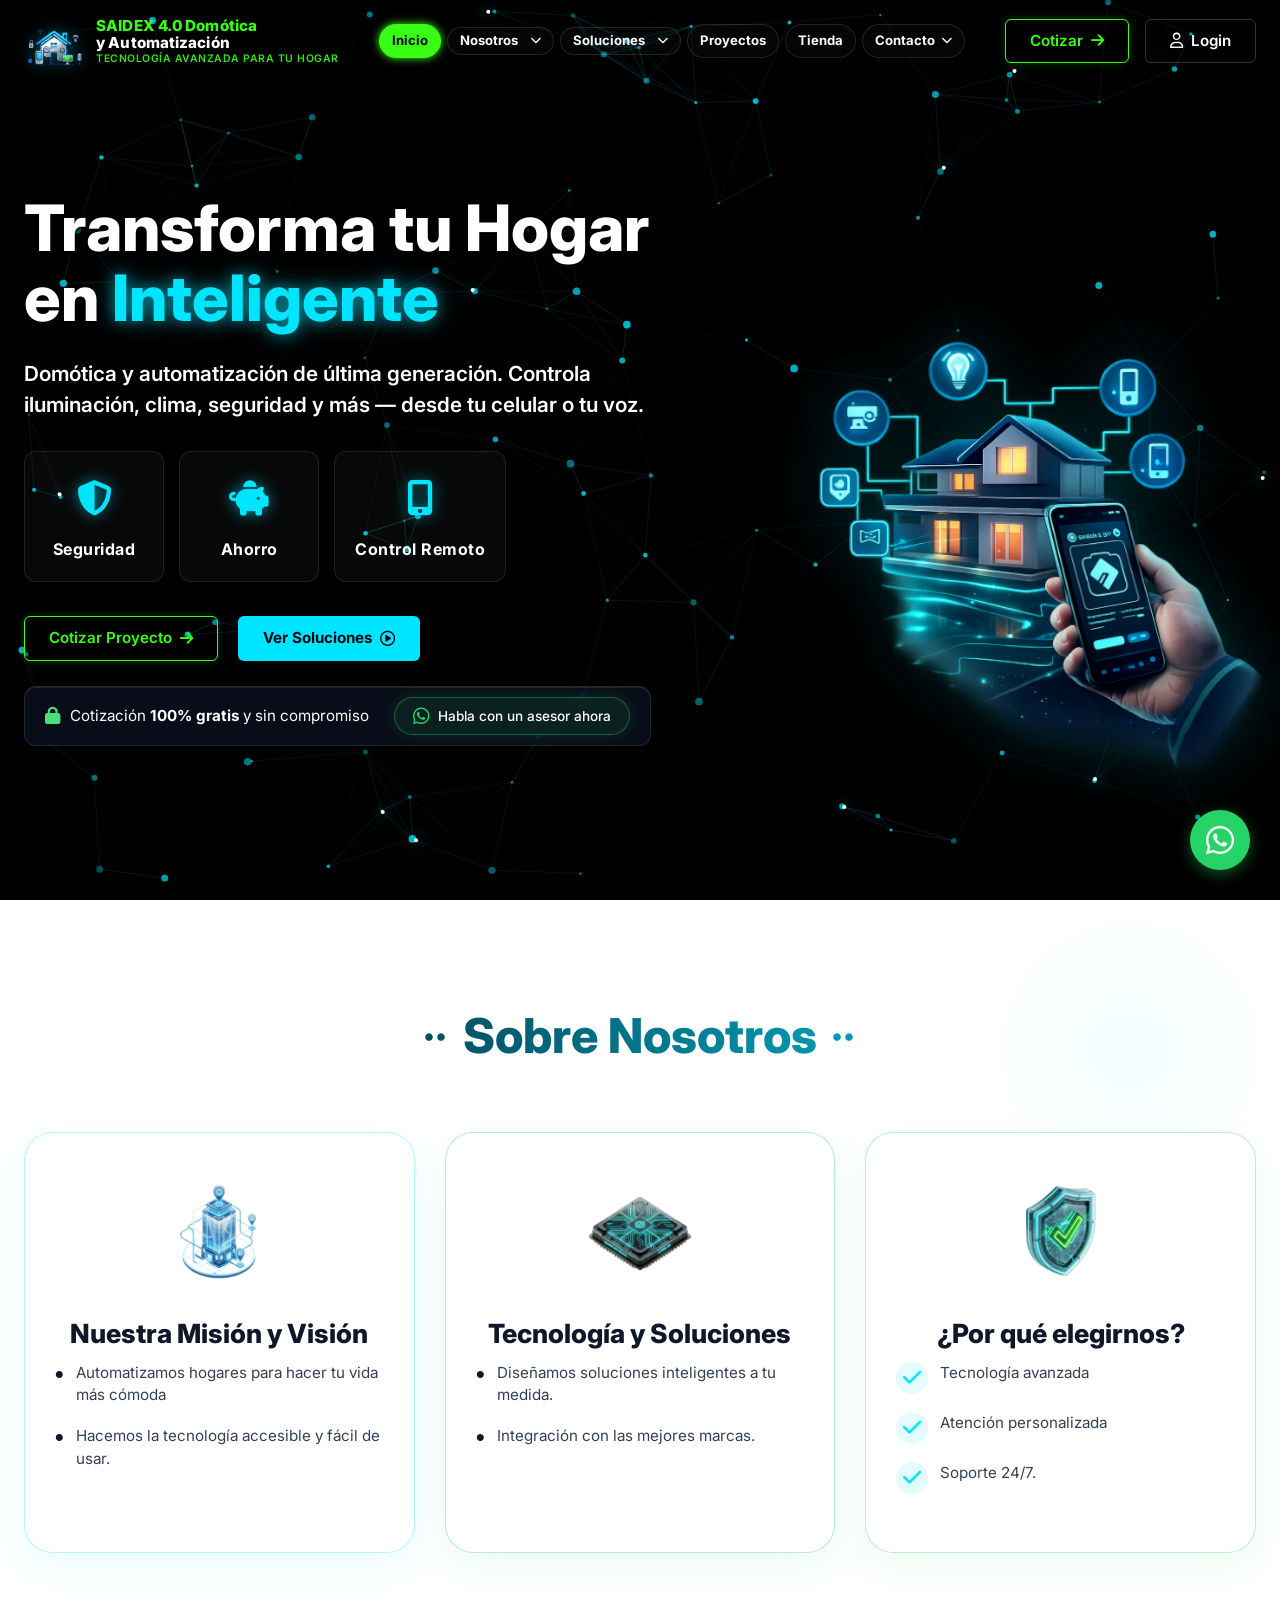
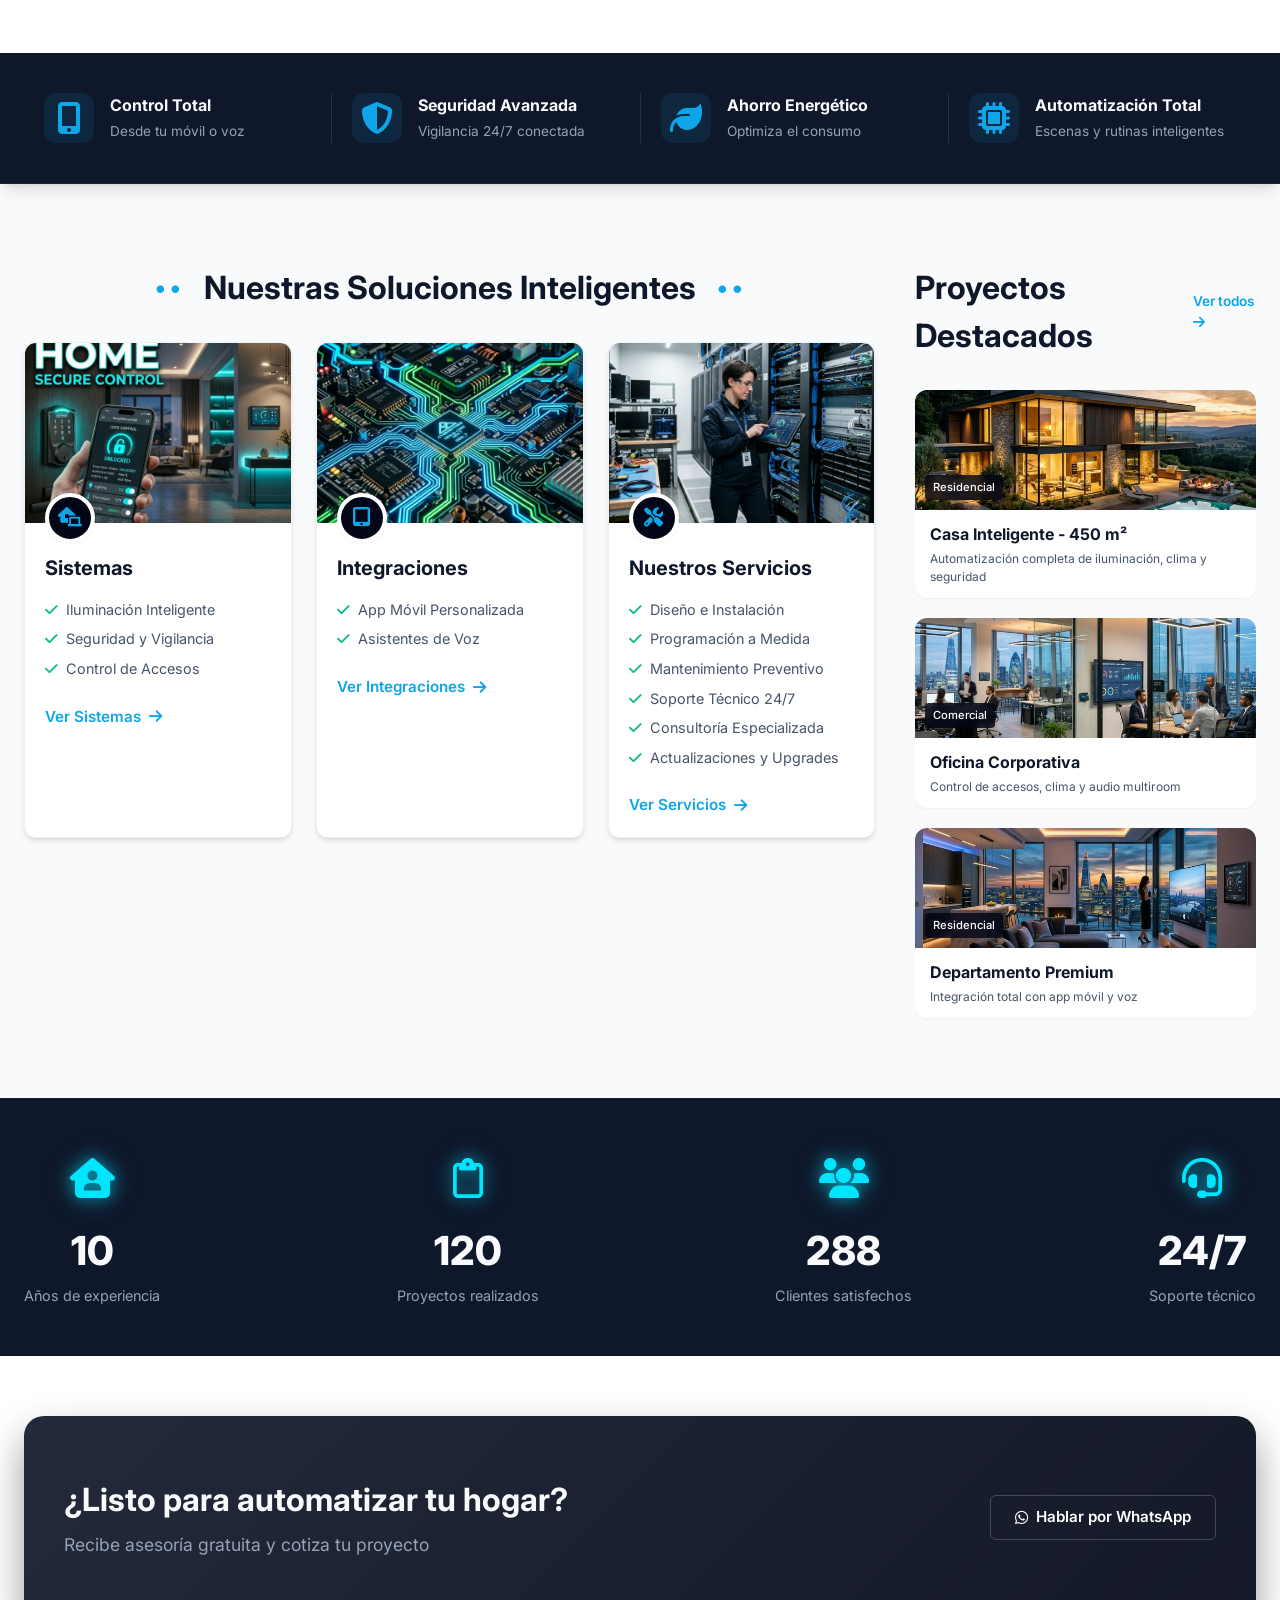
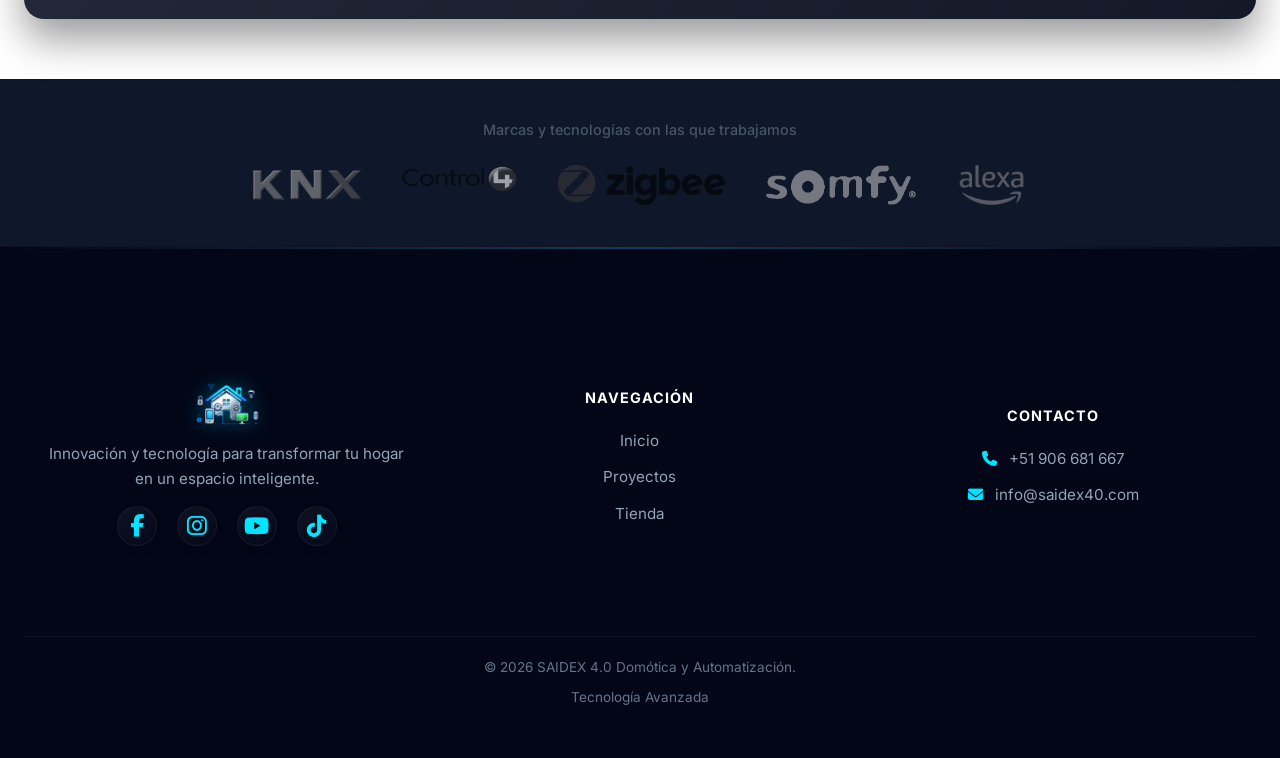
==== commit 316d691d: "Restructure logo to 3 lines across all pages and refine CSS" ====
--- a/index.html
+++ b/index.html
@@ -26,8 +26,8 @@
             <a href="index.html" class="logo">
                 <img src="assets/logo.png" alt="SAIDEX 4.0" class="logo-img">
                 <div class="logo-text">
-                    <span class="company-name"><span class="brand-highlight">SAIDEX 4.0 Domótica</span> y
-                        Automatización</span>
+                    <span class="company-name brand-highlight">SAIDEX 4.0 Domótica</span>
+                    <span class="company-name">y Automatización</span>
                     <span class="company-tagline">Tecnología avanzada para tu hogar</span>
                 </div>
             </a>
@@ -131,8 +131,10 @@
                 <div class="hero-content">
                     <h1 class="hero-title animate-bounce-in delay-1">Transforma tu Hogar <br>en <span
                             class="text-neon-blue">Inteligente</span></h1>
-                    <h2 class="hero-subtitle animate-bounce-in delay-2" style="font-size: 1.3rem; margin-bottom: 30px;">Controla y automatiza tu hogar desde tu celular</h2>
-                    
+                    <h2 class="hero-subtitle animate-bounce-in delay-2" style="font-size: 1.3rem; margin-bottom: 30px;">
+                        Domótica y automatización de última generación. Controla iluminación, clima, seguridad y más —
+                        desde tu celular o tu voz.</h2>
+
                     <div class="hero-features-grid animate-bounce-in delay-3">
                         <div class="hero-feature-card">
                             <div class="feature-icon-wrapper"><i class="fa-solid fa-shield-halved"></i></div>
@@ -486,4 +488,4 @@
     <script src="js/script.js"></script>
 </body>
 
-</html>
+</html>
--- a/css/style.css
+++ b/css/style.css
@@ -236,29 +236,28 @@
   display: flex;
   flex-direction: column;
   justify-content: center;
+  line-height: 1.1;
 }
 
 .company-name {
   color: #FFF;
-  font-size: 1.0rem;
+  font-size: 0.95rem; /* Slightly smaller to fit 3 lines */
   font-weight: 800;
-  line-height: 1.2;
   letter-spacing: 0.1px;
 }
 
 .brand-highlight {
   color: var(--neon-green);
-  display: inline-block;
 }
 
 .company-tagline {
   color: var(--neon-green);
-  font-size: 0.68rem;
-  font-weight: 500;
+  font-size: 0.65rem;
+  font-weight: 600;
   text-transform: uppercase;
-  letter-spacing: 0.6px;
+  letter-spacing: 0.5px;
   margin-top: 1px;
-  opacity: 0.8;
+  opacity: 0.9;
 }
 
 
